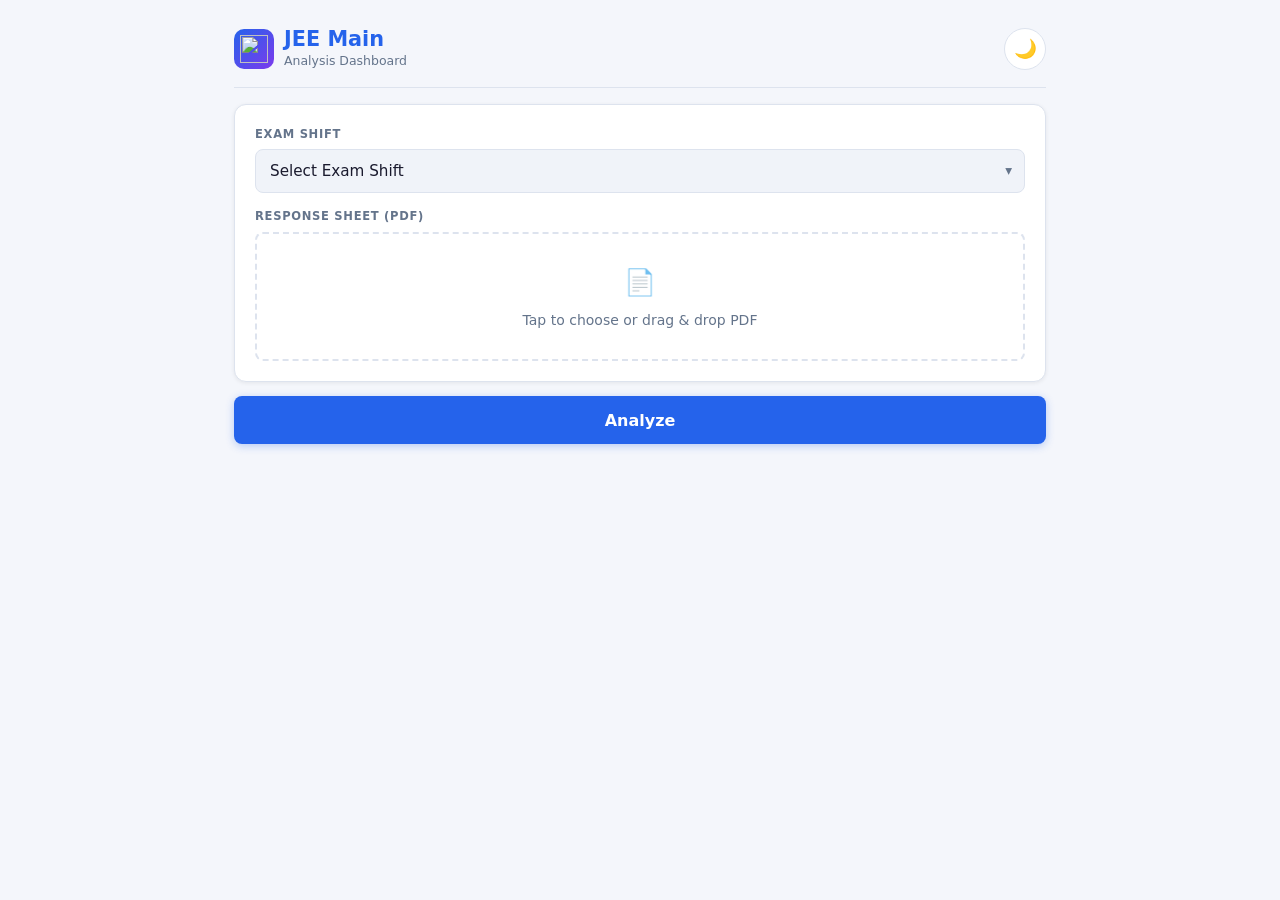
==== jee.html @ 6d605718 "Add files via upload" ====
<!DOCTYPE html>
<html lang="en">
<head>
<meta charset="UTF-8">
<meta name="viewport" content="width=device-width, initial-scale=1.0, viewport-fit=cover">
<meta name="mobile-web-app-capable" content="yes">
<meta name="apple-mobile-web-app-capable" content="yes">
<meta name="apple-mobile-web-app-status-bar-style" content="default">
<meta name="theme-color" content="#f4f6fb" id="themeColorMeta">
<title>JEE Main Analysis Dashboard</title>
<link rel="stylesheet" href="styles.css">
<script src="https://cdnjs.cloudflare.com/ajax/libs/pdf.js/3.11.174/pdf.min.js"></script>
<script src="https://cdn.jsdelivr.net/npm/chart.js"></script>
<script src="https://cdn.jsdelivr.net/npm/jspdf@2.5.1/dist/jspdf.umd.min.js"></script>
</head>
<body>

<div class="container">

  <header class="page-header">
    <div class="header-left">
      <div class="logo" aria-hidden="true">
        <img src="assets/nta-logo.jpg" alt="" class="header-logo-image">
      </div>
      <div class="header-text">
        <h1>JEE Main</h1>
        <p class="subtitle">Analysis Dashboard</p>
      </div>
    </div>
    <button id="themeToggle" class="icon-btn" aria-label="Toggle dark/light mode">&#127769;</button>
  </header>

  <section class="card" aria-label="Exam controls">
    <label class="field-label" for="shift">Exam Shift</label>
    <div class="select-wrap">
      <select id="shift">
        <option value="">Select Exam Shift</option>
        <option value="2026-01-24-S1">24 Jan 2026 - Shift 1</option>
        <option value="2026-01-21-S1">21 Jan 2026 - Shift 1</option>
      </select>
      <span class="select-arrow" aria-hidden="true">&#9662;</span>
    </div>

    <label class="field-label" style="margin-top:14px;" for="pdfFile">Response Sheet (PDF)</label>
    <div class="drop-zone" id="dropZone" role="button" tabindex="0"
         aria-label="Click or drag to upload PDF response sheet">
      <div class="drop-icon" aria-hidden="true">&#128196;</div>
      <span id="dropText">Tap to choose or drag &amp; drop PDF</span>
      <input type="file" id="pdfFile" accept=".pdf" aria-label="Upload PDF">
    </div>
  </section>

  <button id="analyzeBtn" class="btn-primary" type="button">
    <span id="analyzeBtnText">Analyze</span>
    <span id="analyzeBtnSpinner" class="spinner" aria-hidden="true" hidden></span>
  </button>

  <div id="resultsSection" style="display:none;">
    <div id="scoreRingContainer" class="rings-row">
      <div class="ring-card">
        <canvas id="scoreRing" width="200" height="110" aria-label="Score ring chart"></canvas>
        <div id="ringText" class="ring-text"></div>
      </div>
      <div class="ring-card">
        <canvas id="accuracyRing" width="200" height="110" aria-label="Accuracy ring chart"></canvas>
        <div class="ring-text" id="accuracyText"></div>
      </div>
    </div>

    <div class="table-scroll" role="region" aria-label="Subject-wise score summary">
      <table class="summary-table">
        <thead>
          <tr>
            <th>Subject</th>
            <th>Score</th>
            <th>&#10004;</th>
            <th>&#10008;</th>
            <th>-</th>
            <th>Acc.</th>
          </tr>
        </thead>
        <tbody id="tbody"></tbody>
      </table>
    </div>

    <div class="center-row action-row">
      <button id="exportPdfBtn" class="btn-secondary" type="button">Export PDF</button>
      <button id="clearDataBtn" class="btn-danger" type="button">Clear data</button>
    </div>
  </div>

  <div id="charts" class="chart-card" style="display:none;">
    <p class="chart-title">Score Distribution</p>
    <div class="chart-wrap">
      <canvas id="scoreChart" aria-label="Score distribution pie chart"></canvas>
    </div>
  </div>

  <div id="questionAnalysis" style="display:none;">
    <h2 class="section-heading">Question-Level Analysis</h2>
    <div class="table-scroll" role="region" aria-label="Question-by-question analysis">
      <table id="detailTable">
        <thead>
          <tr>
            <th>#</th>
            <th>QID</th>
            <th>Answered</th>
            <th>Correct</th>
            <th>Result</th>
          </tr>
        </thead>
        <tbody></tbody>
      </table>
    </div>
  </div>

</div>

<script src="pdf-export.js"></script>
<script src="script.js"></script>
</body>
</html>
---- styles.css ----
/* ============================================================
   JEE Main Dashboard — styles.css
   Mobile-first, responsive, dark/light mode
   ============================================================ */

/* ── Custom properties ── */
:root {
  --bg:           #f4f6fb;
  --surface:      #ffffff;
  --surface2:     #f0f3f9;
  --text:         #1a1a2e;
  --muted:        #64748b;
  --accent:       #2563eb;
  --accent-soft:  rgba(37,99,235,.1);
  --success:      #10b981;
  --success-soft: rgba(16,185,129,.12);
  --danger:       #ef4444;
  --danger-soft:  rgba(239,68,68,.12);
  --warn:         #f59e0b;
  --border:       #dde3ee;
  --th-bg:        #f1f5f9;
  --ring-track:   #dde3ee;
  --shadow-sm:    0 1px 4px rgba(0,0,0,.07);
  --shadow-md:    0 4px 16px rgba(0,0,0,.10);
  --shadow-lg:    0 12px 40px rgba(0,0,0,.15);
  --radius-sm:    8px;
  --radius-md:    12px;
  --radius-lg:    16px;
  --transition:   .25s ease;
}

body.dark {
  --bg:           #0f1117;
  --surface:      #1a1d27;
  --surface2:     #22263a;
  --text:         #e2e8f0;
  --muted:        #94a3b8;
  --accent:       #3b82f6;
  --accent-soft:  rgba(59,130,246,.12);
  --success:      #34d399;
  --success-soft: rgba(52,211,153,.12);
  --danger:       #f87171;
  --danger-soft:  rgba(248,113,113,.12);
  --warn:         #fbbf24;
  --border:       #2e3347;
  --th-bg:        #1e2235;
  --ring-track:   #2e3347;
  --shadow-sm:    0 1px 4px rgba(0,0,0,.3);
  --shadow-md:    0 4px 16px rgba(0,0,0,.4);
  --shadow-lg:    0 12px 40px rgba(0,0,0,.6);
}

/* ── Reset ── */
*, *::before, *::after { box-sizing: border-box; margin: 0; padding: 0; }

/* ── Base ── */
html {
  font-size: 16px;
  -webkit-text-size-adjust: 100%;
  scroll-behavior: smooth;
}

body {
  font-family: system-ui, -apple-system, BlinkMacSystemFont, 'Segoe UI', sans-serif;
  background: var(--bg);
  color: var(--text);
  line-height: 1.6;
  min-height: 100dvh;
  padding-top:    env(safe-area-inset-top, 0px);
  padding-bottom: calc(env(safe-area-inset-bottom, 0px) + 24px);
  padding-left:   env(safe-area-inset-left, 0px);
  padding-right:  env(safe-area-inset-right, 0px);
  transition: background var(--transition), color var(--transition);
}

/* ── Container ── */
.container {
  width: 100%;
  max-width: 860px;
  margin: 0 auto;
  padding: 16px 16px 40px;
}

/* ── Page Header ── */
.page-header {
  display: flex;
  align-items: center;
  justify-content: space-between;
  gap: 12px;
  padding-bottom: 16px;
  margin-bottom: 16px;
  border-bottom: 1px solid var(--border);
}

.header-left {
  display: flex;
  align-items: center;
  gap: 10px;
  min-width: 0;
}

.logo {
  width: 40px;
  height: 40px;
  flex-shrink: 0;
  background: linear-gradient(135deg, var(--accent), #7c3aed);
  border-radius: 10px;
  display: grid;
  place-items: center;
  font-size: 20px;
}

.header-logo-image {
  width: 28px;
  height: 28px;
  object-fit: contain;
  display: block;
}

.header-text h1 {
  font-size: clamp(1.05rem, 4vw, 1.3rem);
  font-weight: 700;
  line-height: 1.1;
  color: var(--accent);
}

.subtitle {
  font-size: clamp(.65rem, 3vw, .78rem);
  color: var(--muted);
  white-space: nowrap;
}

/* ── Icon button (theme toggle) ── */
.icon-btn {
  flex-shrink: 0;
  width: 42px;
  height: 42px;
  border-radius: 50%;
  border: 1px solid var(--border);
  background: var(--surface);
  font-size: 1.15rem;
  display: grid;
  place-items: center;
  cursor: pointer;
  transition: background var(--transition), transform var(--transition);
  color: var(--text);
}
.icon-btn:hover  { background: var(--surface2); transform: rotate(18deg); }
.icon-btn:active { transform: rotate(18deg) scale(.93); }

/* ── Card ── */
.card {
  background: var(--surface);
  border: 1px solid var(--border);
  border-radius: var(--radius-md);
  padding: 16px;
  margin-bottom: 14px;
  box-shadow: var(--shadow-sm);
}

/* ── Field label ── */
.field-label {
  display: block;
  font-size: .72rem;
  font-weight: 600;
  text-transform: uppercase;
  letter-spacing: .7px;
  color: var(--muted);
  margin-bottom: 6px;
}

/* ── Select ── */
.select-wrap { position: relative; }

.select-wrap select {
  width: 100%;
  padding: 11px 38px 11px 14px;
  font-size: .95rem;
  font-family: inherit;
  color: var(--text);
  background: var(--surface2);
  border: 1px solid var(--border);
  border-radius: var(--radius-sm);
  appearance: none;
  -webkit-appearance: none;
  cursor: pointer;
  transition: border-color var(--transition);
  min-height: 44px;
}

.select-wrap select:focus {
  outline: none;
  border-color: var(--accent);
  box-shadow: 0 0 0 3px var(--accent-soft);
}

.select-arrow {
  position: absolute;
  right: 13px;
  top: 50%;
  transform: translateY(-50%);
  pointer-events: none;
  color: var(--muted);
  font-size: .85rem;
}

/* ── Drop Zone ── */
.drop-zone {
  position: relative;
  border: 2px dashed var(--border);
  border-radius: var(--radius-sm);
  padding: 28px 16px;
  text-align: center;
  cursor: pointer;
  transition: border-color var(--transition), background var(--transition);
  color: var(--muted);
  font-size: .9rem;
  min-height: 88px;
}

.drop-zone:hover,
.drop-zone:focus,
.drop-zone.dragover {
  border-color: var(--accent);
  background: var(--accent-soft);
  color: var(--accent);
  outline: none;
}

.drop-zone input[type="file"] {
  position: absolute;
  inset: 0;
  opacity: 0;
  width: 100%;
  height: 100%;
  cursor: pointer;
  font-size: 0;
}

.drop-icon { font-size: 1.6rem; margin-bottom: 6px; display: block; }

#dropText {
  pointer-events: none;
  display: block;
  overflow-wrap: break-word;
  word-break: break-all;
  max-width: 100%;
  font-size: .875rem;
}

/* ── Primary button ── */
.btn-primary {
  display: flex;
  align-items: center;
  justify-content: center;
  gap: 8px;
  width: 100%;
  min-height: 48px;
  padding: 12px 20px;
  font-family: inherit;
  font-size: 1rem;
  font-weight: 600;
  color: #fff;
  background: var(--accent);
  border: none;
  border-radius: var(--radius-sm);
  cursor: pointer;
  box-shadow: 0 2px 8px rgba(37,99,235,.3);
  transition: background var(--transition), transform var(--transition), box-shadow var(--transition);
  margin-bottom: 14px;
  -webkit-tap-highlight-color: transparent;
  touch-action: manipulation;
}
.btn-primary:hover  { background: #1d4ed8; box-shadow: 0 4px 14px rgba(37,99,235,.4); }
.btn-primary:active { transform: scale(.98); }
.btn-primary:disabled { opacity: .55; cursor: not-allowed; transform: none; }

/* ── Danger button ── */
.btn-danger {
  padding: 9px 20px;
  min-height: 40px;
  font-family: inherit;
  font-size: .9rem;
  font-weight: 600;
  color: var(--danger);
  background: transparent;
  border: 1px solid var(--danger);
  border-radius: var(--radius-sm);
  cursor: pointer;
  transition: background var(--transition);
  -webkit-tap-highlight-color: transparent;
  touch-action: manipulation;
}
.btn-danger:hover { background: rgba(239,68,68,.08); }

.btn-secondary {
  padding: 9px 20px;
  min-height: 40px;
  font-family: inherit;
  font-size: .9rem;
  font-weight: 600;
  color: var(--accent);
  background: transparent;
  border: 1px solid var(--accent);
  border-radius: var(--radius-sm);
  cursor: pointer;
  transition: background var(--transition), color var(--transition), border-color var(--transition);
  -webkit-tap-highlight-color: transparent;
  touch-action: manipulation;
}
.btn-secondary:hover { background: var(--accent-soft); }

.btn { padding: 9px 20px; min-height: 40px; font-family: inherit;
       font-size: .9rem; font-weight: 600; cursor: pointer;
       border-radius: var(--radius-sm); border: 1px solid var(--danger);
       color: var(--danger); background: transparent;
       transition: background var(--transition); }
.btn:hover { background: rgba(239,68,68,.08); }

/* ── Spinner ── */
.spinner {
  width: 16px;
  height: 16px;
  border: 2px solid rgba(255,255,255,.35);
  border-top-color: #fff;
  border-radius: 50%;
  animation: spin .7s linear infinite;
  flex-shrink: 0;
}
@keyframes spin { to { transform: rotate(360deg); } }

/* ── Rings row ── */
.rings-row {
  display: flex;
  justify-content: center;
  gap: 12px;
  flex-wrap: wrap;
  margin: 16px 0;
}

.ring-card {
  flex: 1 1 140px;
  max-width: 220px;
  min-width: 130px;
  background: var(--surface);
  border: 1px solid var(--border);
  border-radius: var(--radius-md);
  padding: 14px 10px 10px;
  text-align: center;
  box-shadow: var(--shadow-sm);
}

.ring-card canvas {
  width: 100% !important;
  height: auto !important;
  display: block;
  margin: 0 auto;
}

.ring-text {
  font-size: 1rem;
  font-weight: 600;
  margin-top: 6px;
  color: var(--text);
}

/* ── Tables ── */
.table-scroll {
  overflow-x: auto;
  -webkit-overflow-scrolling: touch;
  border: 1px solid var(--border);
  border-radius: var(--radius-md);
  margin-bottom: 6px;
}

@media (max-width: 599px) {
  .table-scroll {
    background:
      linear-gradient(to right, var(--surface) 30%, transparent),
      linear-gradient(to left,  var(--surface) 30%, transparent) right,
      radial-gradient(farthest-side at left,  rgba(0,0,0,.12), transparent) left,
      radial-gradient(farthest-side at right, rgba(0,0,0,.12), transparent) right;
    background-color: var(--surface);
    background-attachment: local, local, scroll, scroll;
    background-size: 30px 100%, 30px 100%, 12px 100%, 12px 100%;
    background-repeat: no-repeat;
  }
}

table {
  width: 100%;
  border-collapse: collapse;
  min-width: 380px;
  background: var(--surface);
}

th, td {
  padding: 10px 12px;
  text-align: center;
  border-bottom: 1px solid var(--border);
  white-space: nowrap;
  font-size: .85rem;
}

th {
  background: var(--th-bg);
  color: var(--muted);
  font-size: .72rem;
  font-weight: 700;
  text-transform: uppercase;
  letter-spacing: .6px;
  border-bottom: 1px solid var(--border);
  position: sticky;
  top: 0;
  z-index: 1;
}

td:first-child { text-align: left; font-weight: 500; }
th:first-child  { text-align: left; }

tbody tr:last-child td { border-bottom: none; }

tbody tr {
  transition: background var(--transition);
}
tbody tr:hover { background: rgba(0,0,0,.035); }
body.dark tbody tr:hover { background: rgba(255,255,255,.04); }

/* ── Clickable detail rows ── */
/* Result badges in detail table */
td.result-correct  { color: var(--success); font-weight: 600; }
td.result-wrong    { color: var(--danger);  font-weight: 600; }
td.result-skip     { color: var(--muted); }
td.result-cancelled { color: var(--warn); font-weight: 600; }

/* Summary table score column */
.summary-table td:nth-child(2) { color: var(--accent); font-weight: 700; }

/* ── Chart card ── */
.chart-card {
  background: var(--surface);
  border: 1px solid var(--border);
  border-radius: var(--radius-md);
  padding: 16px;
  margin-bottom: 14px;
  box-shadow: var(--shadow-sm);
}

.chart-title {
  font-size: .78rem;
  font-weight: 600;
  text-transform: uppercase;
  letter-spacing: .7px;
  color: var(--muted);
  margin-bottom: 12px;
}

.chart-wrap {
  position: relative;
  width: 100%;
  max-width: 340px;
  margin: 0 auto;
  aspect-ratio: 1 / 1;
}

.chart-wrap canvas {
  width: 100% !important;
  height: 100% !important;
}

/* ── Section heading ── */
.section-heading {
  font-size: 1rem;
  font-weight: 600;
  color: var(--text);
  margin: 16px 0 10px;
  display: flex;
  align-items: center;
  flex-wrap: wrap;
  gap: 8px;
}

.section-hint {
  font-size: .72rem;
  font-weight: 400;
  color: var(--muted);
  background: var(--surface2);
  border: 1px solid var(--border);
  border-radius: 20px;
  padding: 2px 10px;
}

/* ── Center row ── */
.center-row {
  text-align: center;
  margin-top: 12px;
}

.action-row {
  display: flex;
  justify-content: center;
  align-items: center;
  flex-wrap: wrap;
  gap: 10px;
}

/* ── Utility classes ── */
#resultsSection {
  max-height: 0;
  overflow: hidden;
  transition: max-height .45s ease;
}
#resultsSection.visible {
  max-height: 9999px;
}

#charts,
#questionAnalysis {
  opacity: 0;
  transition: opacity .4s;
}
#charts.show,
#questionAnalysis.show {
  opacity: 1;
}

/* ── Scrollbar ── */
@media (pointer: fine) {
  ::-webkit-scrollbar       { width: 5px; height: 5px; }
  ::-webkit-scrollbar-track { background: transparent; }
  ::-webkit-scrollbar-thumb { background: var(--border); border-radius: 4px; }
}

/* ── Focus visible ── */
:focus-visible {
  outline: 2px solid var(--accent);
  outline-offset: 2px;
  border-radius: 4px;
}

/* ═══════════════════════════════════════════════
   QUESTION DETAIL MODAL
   ═══════════════════════════════════════════════ */

.modal-backdrop {
  display: none;
  position: fixed;
  inset: 0;
  z-index: 1000;
  background: rgba(0, 0, 0, .55);
  backdrop-filter: blur(4px);
  -webkit-backdrop-filter: blur(4px);
  align-items: flex-end;
  justify-content: center;
  padding: 0;
  /* prevent body scroll bleed */
  overscroll-behavior: contain;
}

.modal-backdrop.open {
  display: flex;
  animation: backdropIn .2s ease;
}

@keyframes backdropIn {
  from { opacity: 0; }
  to   { opacity: 1; }
}

.modal-box {
  background: var(--surface);
  border-radius: var(--radius-lg) var(--radius-lg) 0 0;
  width: 100%;
  max-width: 680px;
  max-height: 92dvh;
  overflow-y: auto;
  -webkit-overflow-scrolling: touch;
  box-shadow: var(--shadow-lg);
  animation: sheetUp .3s cubic-bezier(.32,1,.5,1);
  padding: 0 0 env(safe-area-inset-bottom, 0px);
}

@keyframes sheetUp {
  from { transform: translateY(100%); }
  to   { transform: translateY(0); }
}

@media (min-width: 600px) {
  .modal-backdrop {
    align-items: center;
    padding: 24px;
  }
  .modal-box {
    border-radius: var(--radius-lg);
    max-height: 88vh;
    animation: modalPop .25s cubic-bezier(.34,1.4,.64,1);
  }
  @keyframes modalPop {
    from { transform: scale(.92) translateY(12px); opacity: 0; }
    to   { transform: scale(1)   translateY(0);    opacity: 1; }
  }
}

/* ── Modal Header ── */
.modal-header {
  display: flex;
  align-items: flex-start;
  gap: 10px;
  padding: 18px 18px 14px;
  border-bottom: 1px solid var(--border);
  position: sticky;
  top: 0;
  background: var(--surface);
  z-index: 1;
  flex-wrap: wrap;
}

.modal-title-row {
  flex: 1;
  display: flex;
  align-items: center;
  flex-wrap: wrap;
  gap: 8px;
  min-width: 0;
}

.modal-qnum {
  font-size: 1.05rem;
  font-weight: 700;
  color: var(--text);
}

.modal-subject-tag {
  font-size: .72rem;
  font-weight: 700;
  text-transform: uppercase;
  letter-spacing: .6px;
  padding: 3px 10px;
  border-radius: 20px;
  background: var(--accent-soft);
  color: var(--accent);
}

.modal-qid {
  font-size: .72rem;
  color: var(--muted);
}

/* Result badge */
.modal-badge {
  font-size: .78rem;
  font-weight: 700;
  padding: 4px 12px;
  border-radius: 20px;
  white-space: nowrap;
  flex-shrink: 0;
}
.badge-correct {
  background: var(--success-soft);
  color: var(--success);
}
.badge-wrong {
  background: var(--danger-soft);
  color: var(--danger);
}
.badge-skip {
  background: var(--surface2);
  color: var(--muted);
}

/* Close button */
.modal-close {
  flex-shrink: 0;
  width: 32px;
  height: 32px;
  border-radius: 50%;
  border: 1px solid var(--border);
  background: var(--surface2);
  color: var(--muted);
  font-size: .85rem;
  display: grid;
  place-items: center;
  cursor: pointer;
  transition: background var(--transition), color var(--transition);
  line-height: 1;
  align-self: center;
}
.modal-close:hover { background: var(--danger-soft); color: var(--danger); }

/* ── Modal Sections ── */
.modal-section {
  padding: 16px 18px;
  border-bottom: 1px solid var(--border);
}
.modal-section:last-child { border-bottom: none; }

.modal-section-label {
  font-size: .68rem;
  font-weight: 700;
  text-transform: uppercase;
  letter-spacing: .8px;
  color: var(--muted);
  margin-bottom: 10px;
}

.modal-question-text {
  font-size: .93rem;
  line-height: 1.65;
  color: var(--text);
  word-break: break-word;
  white-space: pre-wrap;
}

/* ── Options ── */
.modal-option {
  display: flex;
  align-items: center;
  gap: 10px;
  padding: 12px 14px;
  border: 2px solid var(--border);
  border-radius: var(--radius-sm);
  margin-bottom: 8px;
  background: var(--surface2);
  transition: border-color var(--transition), background var(--transition);
  cursor: default;
}

/* Correct option (not chosen) — green border */
.modal-option.opt-correct {
  border-color: var(--success);
  background: var(--success-soft);
}

/* Chosen correct — green border, slightly stronger */
.modal-option.opt-correct-chosen {
  border-color: var(--success);
  background: var(--success-soft);
  box-shadow: 0 0 0 3px rgba(16,185,129,.18);
}

/* Chosen wrong — red border */
.modal-option.opt-wrong-chosen {
  border-color: var(--danger);
  background: var(--danger-soft);
  box-shadow: 0 0 0 3px rgba(239,68,68,.15);
}

.opt-letter {
  flex-shrink: 0;
  width: 28px;
  height: 28px;
  border-radius: 50%;
  background: var(--border);
  color: var(--text);
  display: grid;
  place-items: center;
  font-size: .8rem;
  font-weight: 700;
}

.opt-correct .opt-letter,
.opt-correct-chosen .opt-letter {
  background: var(--success);
  color: #fff;
}

.opt-wrong-chosen .opt-letter {
  background: var(--danger);
  color: #fff;
}

.opt-text {
  flex: 1;
  font-size: .88rem;
  color: var(--text);
  word-break: break-word;
  white-space: pre-wrap;
  line-height: 1.5;
}

/* opt-body wraps opt-text + opt-id-note vertically */
.opt-body {
  flex: 1;
  display: flex;
  flex-direction: column;
  gap: 2px;
  min-width: 0;
}

.opt-id-note {
  font-size: .68rem;
  color: var(--muted);
  font-family: monospace;
}

/* opt-tags floats right */
.opt-tags {
  display: flex;
  flex-direction: column;
  align-items: flex-end;
  gap: 3px;
  flex-shrink: 0;
}

/* Unavailable question text */
.modal-question-unavailable {
  font-size: .85rem;
  color: var(--muted);
  font-style: italic;
  line-height: 1.6;
}

.opt-tag {
  flex-shrink: 0;
  font-size: .66rem;
  font-weight: 700;
  text-transform: uppercase;
  letter-spacing: .5px;
  padding: 2px 8px;
  border-radius: 10px;
}

.tag-correct {
  background: var(--success-soft);
  color: var(--success);
  border: 1px solid var(--success);
}

.tag-wrong {
  background: var(--danger-soft);
  color: var(--danger);
  border: 1px solid var(--danger);
}

/* ── Short Answer (SA) ── */
.sa-answer-block {
  display: flex;
  flex-direction: column;
  gap: 10px;
}

.sa-row {
  display: flex;
  align-items: center;
  justify-content: space-between;
  gap: 12px;
  padding: 12px 14px;
  border: 2px solid var(--border);
  border-radius: var(--radius-sm);
  background: var(--surface2);
}

.sa-label {
  font-size: .82rem;
  color: var(--muted);
  font-weight: 500;
}

.sa-val {
  font-size: 1.1rem;
  font-weight: 700;
}
.sa-correct { color: var(--success); }
.sa-wrong   { color: var(--danger);  }
.sa-skip    { color: var(--muted);   }

/* ── Modal note ── */
.modal-note {
  font-size: .8rem;
  color: var(--muted);
  font-style: italic;
  margin-top: 8px;
  text-align: center;
}

/* ── Tablet / Desktop ── */
@media (min-width: 540px) {
  .container { padding: 20px 20px 40px; }
  .card      { padding: 20px; }
  th, td     { padding: 11px 16px; font-size: .88rem; }
  th         { font-size: .75rem; }
  .modal-section { padding: 18px 24px; }
  .modal-header  { padding: 20px 24px 16px; }
}

@media (min-width: 860px) {
  .container { padding: 28px 24px 48px; }
}

/* ============================================================
   KEAM Page Additions
   ============================================================ */

.helper-text {
  font-size: .82rem;
  color: var(--muted);
  margin-top: 8px;
}

.textarea-wrap {
  display: grid;
  gap: 10px;
}

.answer-textarea {
  width: 100%;
  min-height: 220px;
  padding: 14px;
  font: inherit;
  font-size: .95rem;
  color: var(--text);
  background: var(--surface2);
  border: 1px solid var(--border);
  border-radius: var(--radius-sm);
  resize: vertical;
  transition: border-color var(--transition), box-shadow var(--transition);
}

.answer-textarea:focus {
  outline: none;
  border-color: var(--accent);
  box-shadow: 0 0 0 3px var(--accent-soft);
}

.info-banner {
  background: var(--surface2);
  border: 1px solid var(--border);
  border-radius: var(--radius-sm);
  padding: 12px 14px;
}
.info-banner-title {
  font-size: .72rem;
  font-weight: 700;
  text-transform: uppercase;
  letter-spacing: .7px;
  color: var(--muted);
  margin-bottom: 8px;
}

.info-banner {
  margin-bottom: 14px;
}

.info-banner strong {
  color: var(--text);
}

.keam-meta {
  display: flex;
  flex-wrap: wrap;
  gap: 8px;
  margin-top: 10px;
}

.meta-pill {
  display: inline-flex;
  align-items: center;
  gap: 6px;
  padding: 6px 10px;
  border-radius: 999px;
  border: 1px solid var(--border);
  background: var(--surface2);
  color: var(--muted);
  font-size: .75rem;
  font-weight: 600;
}

/* ============================================================
   Landing Page
   ============================================================ */

.landing-shell {
  min-height: 100dvh;
  display: flex;
  flex-direction: column;
  justify-content: center;
}

.landing-header {
  display: grid;
  grid-template-columns: 42px 1fr 42px;
  align-items: center;
  gap: 16px;
  border-bottom: none;
  margin-bottom: 28px;
  padding-bottom: 0;
}

.landing-header-spacer {
  width: 42px;
  height: 42px;
}

.landing-title-wrap {
  text-align: center;
}

.landing-title {
  font-size: clamp(1.7rem, 7vw, 2.5rem);
  line-height: 1.05;
  color: var(--accent);
  letter-spacing: -.02em;
}

.landing-subtitle {
  margin-top: 8px;
  white-space: normal;
  font-size: .9rem;
}

.landing-grid {
  display: grid;
  gap: 18px;
}

.exam-link-card {
  position: relative;
  display: flex;
  flex-direction: column;
  gap: 18px;
  min-height: 260px;
  padding: 22px;
  border-radius: 24px;
  text-decoration: none;
  color: inherit;
  background: linear-gradient(180deg, var(--surface), var(--surface2));
  border: 1px solid var(--border);
  box-shadow: var(--shadow-md);
  overflow: hidden;
  transition: transform .24s ease, box-shadow .24s ease, border-color .24s ease;
}

.exam-link-card::before {
  content: "";
  position: absolute;
  right: -36px;
  bottom: -46px;
  width: 180px;
  height: 180px;
  border-radius: 50%;
  opacity: .14;
  filter: blur(6px);
  transition: transform .24s ease, opacity .24s ease;
}

.exam-link-card:hover,
.exam-link-card:focus-visible {
  transform: translateY(-8px) scale(1.01);
  box-shadow: 0 18px 40px rgba(15, 23, 42, .18);
  border-color: rgba(37, 99, 235, .28);
}

.exam-link-card:hover::before,
.exam-link-card:focus-visible::before {
  transform: scale(1.08);
  opacity: .2;
}

.exam-link-jee::before {
  background: radial-gradient(circle, #2563eb 0%, transparent 68%);
}

.exam-link-keam::before {
  background: radial-gradient(circle, #16a34a 0%, transparent 68%);
}

.exam-link-top {
  display: flex;
  align-items: center;
  justify-content: space-between;
  gap: 16px;
}

.exam-link-logo {
  width: 72px;
  height: 72px;
  object-fit: contain;
  flex-shrink: 0;
  filter: drop-shadow(0 10px 18px rgba(15, 23, 42, .12));
}

.exam-link-chip {
  display: inline-flex;
  align-items: center;
  justify-content: center;
  min-width: 58px;
  padding: 8px 14px;
  border-radius: 999px;
  background: var(--surface);
  border: 1px solid var(--border);
  color: var(--muted);
  font-size: .76rem;
  font-weight: 700;
  letter-spacing: .08em;
}

.exam-link-content {
  position: relative;
  z-index: 1;
}

.exam-link-content h2 {
  font-size: clamp(1.35rem, 5vw, 1.75rem);
  line-height: 1.1;
  margin-bottom: 10px;
}

.exam-link-content p {
  font-size: .94rem;
  color: var(--muted);
  max-width: 46ch;
}

.exam-link-cta {
  position: relative;
  z-index: 1;
  margin-top: auto;
  display: inline-flex;
  align-items: center;
  justify-content: center;
  width: fit-content;
  min-height: 44px;
  padding: 10px 16px;
  border-radius: 14px;
  background: var(--accent-soft);
  color: var(--accent);
  font-weight: 700;
  font-size: .9rem;
}

body.dark .exam-link-card:hover,
body.dark .exam-link-card:focus-visible {
  box-shadow: 0 18px 40px rgba(0, 0, 0, .42);
}

@media (min-width: 760px) {
  .landing-grid {
    grid-template-columns: repeat(2, minmax(0, 1fr));
  }

  .exam-link-card {
    min-height: 300px;
    padding: 26px;
  }
}
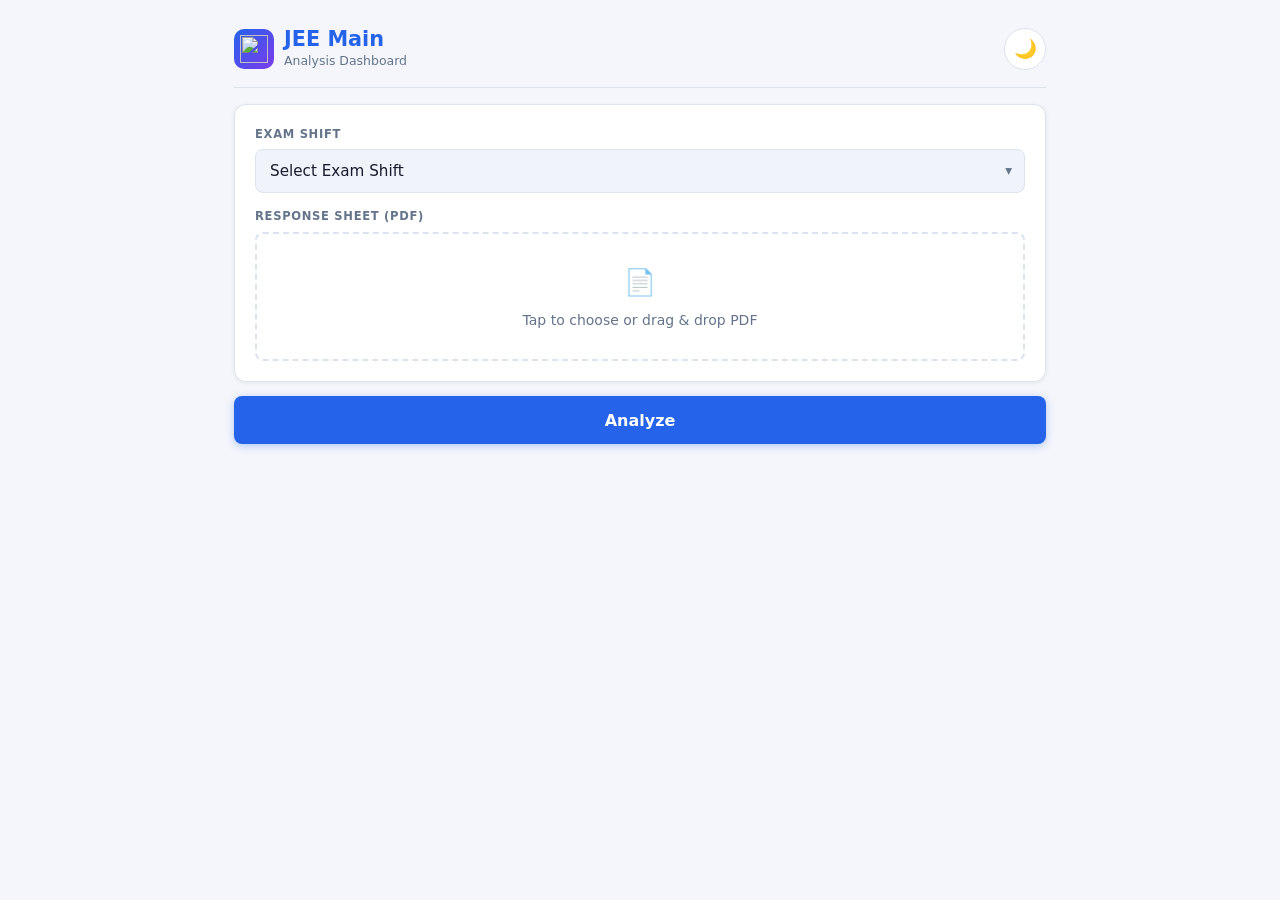
==== commit acd3c9e3: "Added 6S2" ====
--- a/jee.html
+++ b/jee.html
@@ -1,122 +1,124 @@
-<!DOCTYPE html>
-<html lang="en">
-<head>
-<meta charset="UTF-8">
-<meta name="viewport" content="width=device-width, initial-scale=1.0, viewport-fit=cover">
-<meta name="mobile-web-app-capable" content="yes">
-<meta name="apple-mobile-web-app-capable" content="yes">
-<meta name="apple-mobile-web-app-status-bar-style" content="default">
-<meta name="theme-color" content="#f4f6fb" id="themeColorMeta">
-<title>JEE Main Analysis Dashboard</title>
-<link rel="stylesheet" href="styles.css">
-<script src="https://cdnjs.cloudflare.com/ajax/libs/pdf.js/3.11.174/pdf.min.js"></script>
-<script src="https://cdn.jsdelivr.net/npm/chart.js"></script>
-<script src="https://cdn.jsdelivr.net/npm/jspdf@2.5.1/dist/jspdf.umd.min.js"></script>
-</head>
-<body>
-
-<div class="container">
-
-  <header class="page-header">
-    <div class="header-left">
-      <div class="logo" aria-hidden="true">
-        <img src="assets/nta-logo.jpg" alt="" class="header-logo-image">
-      </div>
-      <div class="header-text">
-        <h1>JEE Main</h1>
-        <p class="subtitle">Analysis Dashboard</p>
-      </div>
-    </div>
-    <button id="themeToggle" class="icon-btn" aria-label="Toggle dark/light mode">&#127769;</button>
-  </header>
-
-  <section class="card" aria-label="Exam controls">
-    <label class="field-label" for="shift">Exam Shift</label>
-    <div class="select-wrap">
-      <select id="shift">
-        <option value="">Select Exam Shift</option>
-        <option value="2026-01-24-S1">24 Jan 2026 - Shift 1</option>
-        <option value="2026-01-21-S1">21 Jan 2026 - Shift 1</option>
-      </select>
-      <span class="select-arrow" aria-hidden="true">&#9662;</span>
-    </div>
-
-    <label class="field-label" style="margin-top:14px;" for="pdfFile">Response Sheet (PDF)</label>
-    <div class="drop-zone" id="dropZone" role="button" tabindex="0"
-         aria-label="Click or drag to upload PDF response sheet">
-      <div class="drop-icon" aria-hidden="true">&#128196;</div>
-      <span id="dropText">Tap to choose or drag &amp; drop PDF</span>
-      <input type="file" id="pdfFile" accept=".pdf" aria-label="Upload PDF">
-    </div>
-  </section>
-
-  <button id="analyzeBtn" class="btn-primary" type="button">
-    <span id="analyzeBtnText">Analyze</span>
-    <span id="analyzeBtnSpinner" class="spinner" aria-hidden="true" hidden></span>
-  </button>
-
-  <div id="resultsSection" style="display:none;">
-    <div id="scoreRingContainer" class="rings-row">
-      <div class="ring-card">
-        <canvas id="scoreRing" width="200" height="110" aria-label="Score ring chart"></canvas>
-        <div id="ringText" class="ring-text"></div>
-      </div>
-      <div class="ring-card">
-        <canvas id="accuracyRing" width="200" height="110" aria-label="Accuracy ring chart"></canvas>
-        <div class="ring-text" id="accuracyText"></div>
-      </div>
-    </div>
-
-    <div class="table-scroll" role="region" aria-label="Subject-wise score summary">
-      <table class="summary-table">
-        <thead>
-          <tr>
-            <th>Subject</th>
-            <th>Score</th>
-            <th>&#10004;</th>
-            <th>&#10008;</th>
-            <th>-</th>
-            <th>Acc.</th>
-          </tr>
-        </thead>
-        <tbody id="tbody"></tbody>
-      </table>
-    </div>
-
-    <div class="center-row action-row">
-      <button id="exportPdfBtn" class="btn-secondary" type="button">Export PDF</button>
-      <button id="clearDataBtn" class="btn-danger" type="button">Clear data</button>
-    </div>
-  </div>
-
-  <div id="charts" class="chart-card" style="display:none;">
-    <p class="chart-title">Score Distribution</p>
-    <div class="chart-wrap">
-      <canvas id="scoreChart" aria-label="Score distribution pie chart"></canvas>
-    </div>
-  </div>
-
-  <div id="questionAnalysis" style="display:none;">
-    <h2 class="section-heading">Question-Level Analysis</h2>
-    <div class="table-scroll" role="region" aria-label="Question-by-question analysis">
-      <table id="detailTable">
-        <thead>
-          <tr>
-            <th>#</th>
-            <th>QID</th>
-            <th>Answered</th>
-            <th>Correct</th>
-            <th>Result</th>
-          </tr>
-        </thead>
-        <tbody></tbody>
-      </table>
-    </div>
-  </div>
-
-</div>
-
-<script src="pdf-export.js"></script>
-<script src="script.js"></script>
-</body>
-</html>
+<!DOCTYPE html>
+<html lang="en">
+<head>
+<meta charset="UTF-8">
+<meta name="viewport" content="width=device-width, initial-scale=1.0, viewport-fit=cover">
+<meta name="mobile-web-app-capable" content="yes">
+<meta name="apple-mobile-web-app-capable" content="yes">
+<meta name="apple-mobile-web-app-status-bar-style" content="default">
+<meta name="theme-color" content="#f4f6fb" id="themeColorMeta">
+<title>JEE Main Analysis Dashboard</title>
+<link rel="stylesheet" href="styles.css">
+<script src="https://cdnjs.cloudflare.com/ajax/libs/pdf.js/3.11.174/pdf.min.js"></script>
+<script src="https://cdn.jsdelivr.net/npm/chart.js"></script>
+<script src="https://cdn.jsdelivr.net/npm/jspdf@2.5.1/dist/jspdf.umd.min.js"></script>
+</head>
+<body>
+
+<div class="container">
+
+  <header class="page-header">
+    <div class="header-left">
+      <div class="logo" aria-hidden="true">
+        <img src="assets/nta-logo.png" alt="" class="header-logo-image">
+      </div>
+      <div class="header-text">
+        <h1>JEE Main</h1>
+        <p class="subtitle">Analysis Dashboard</p>
+      </div>
+    </div>
+    <button id="themeToggle" class="icon-btn" aria-label="Toggle dark/light mode">&#127769;</button>
+  </header>
+
+  <section class="card" aria-label="Exam controls">
+    <label class="field-label" for="shift">Exam Shift</label>
+    <div class="select-wrap">
+      <select id="shift">
+        <option value="">Select Exam Shift</option>
+        <option value="2026-04-02-S1">2 April 2026 - Shift 1</option>
+        <option value="2026-04-04-S2">4 April 2026 - Shift 2</option>
+        <option value="2026-04-06-S2">6 April 2026 - Shift 2</option>
+        <option value="2026-04-08-S2">8 April 2026 - Shift 2</option>
+      </select>
+      <span class="select-arrow" aria-hidden="true">&#9662;</span>
+    </div>
+
+    <label class="field-label" style="margin-top:14px;" for="pdfFile">Response Sheet (PDF)</label>
+    <div class="drop-zone" id="dropZone" role="button" tabindex="0"
+         aria-label="Click or drag to upload PDF response sheet">
+      <div class="drop-icon" aria-hidden="true">&#128196;</div>
+      <span id="dropText">Tap to choose or drag &amp; drop PDF</span>
+      <input type="file" id="pdfFile" accept=".pdf" aria-label="Upload PDF">
+    </div>
+  </section>
+
+  <button id="analyzeBtn" class="btn-primary" type="button">
+    <span id="analyzeBtnText">Analyze</span>
+    <span id="analyzeBtnSpinner" class="spinner" aria-hidden="true" hidden></span>
+  </button>
+
+  <div id="resultsSection" style="display:none;">
+    <div id="scoreRingContainer" class="rings-row">
+      <div class="ring-card">
+        <canvas id="scoreRing" width="200" height="110" aria-label="Score ring chart"></canvas>
+        <div id="ringText" class="ring-text"></div>
+      </div>
+      <div class="ring-card">
+        <canvas id="accuracyRing" width="200" height="110" aria-label="Accuracy ring chart"></canvas>
+        <div class="ring-text" id="accuracyText"></div>
+      </div>
+    </div>
+
+    <div class="table-scroll" role="region" aria-label="Subject-wise score summary">
+      <table class="summary-table">
+        <thead>
+          <tr>
+            <th>Subject</th>
+            <th>Score</th>
+            <th>&#10004;</th>
+            <th>&#10008;</th>
+            <th>-</th>
+            <th>Acc.</th>
+          </tr>
+        </thead>
+        <tbody id="tbody"></tbody>
+      </table>
+    </div>
+
+    <div class="center-row action-row">
+      <button id="exportPdfBtn" class="btn-secondary" type="button">Print Analysis</button>
+      <button id="clearDataBtn" class="btn-danger" type="button">Clear data</button>
+    </div>
+  </div>
+
+  <div id="charts" class="chart-card" style="display:none;">
+    <p class="chart-title">Score Distribution</p>
+    <div class="chart-wrap">
+      <canvas id="scoreChart" aria-label="Score distribution pie chart"></canvas>
+    </div>
+  </div>
+
+  <div id="questionAnalysis" style="display:none;">
+    <h2 class="section-heading">Question-Level Analysis</h2>
+    <div class="table-scroll" role="region" aria-label="Question-by-question analysis">
+      <table id="detailTable">
+        <thead>
+          <tr>
+            <th>#</th>
+            <th>QID</th>
+            <th>Answered</th>
+            <th>Correct</th>
+            <th>Result</th>
+          </tr>
+        </thead>
+        <tbody></tbody>
+      </table>
+    </div>
+  </div>
+
+</div>
+
+<script src="pdf-export.js"></script>
+<script src="script.js"></script>
+</body>
+</html>
--- a/styles.css
+++ b/styles.css
@@ -1,1145 +1,1151 @@
-/* ============================================================
-   JEE Main Dashboard — styles.css
-   Mobile-first, responsive, dark/light mode
-   ============================================================ */
-
-/* ── Custom properties ── */
-:root {
-  --bg:           #f4f6fb;
-  --surface:      #ffffff;
-  --surface2:     #f0f3f9;
-  --text:         #1a1a2e;
-  --muted:        #64748b;
-  --accent:       #2563eb;
-  --accent-soft:  rgba(37,99,235,.1);
-  --success:      #10b981;
-  --success-soft: rgba(16,185,129,.12);
-  --danger:       #ef4444;
-  --danger-soft:  rgba(239,68,68,.12);
-  --warn:         #f59e0b;
-  --border:       #dde3ee;
-  --th-bg:        #f1f5f9;
-  --ring-track:   #dde3ee;
-  --shadow-sm:    0 1px 4px rgba(0,0,0,.07);
-  --shadow-md:    0 4px 16px rgba(0,0,0,.10);
-  --shadow-lg:    0 12px 40px rgba(0,0,0,.15);
-  --radius-sm:    8px;
-  --radius-md:    12px;
-  --radius-lg:    16px;
-  --transition:   .25s ease;
-}
-
-body.dark {
-  --bg:           #0f1117;
-  --surface:      #1a1d27;
-  --surface2:     #22263a;
-  --text:         #e2e8f0;
-  --muted:        #94a3b8;
-  --accent:       #3b82f6;
-  --accent-soft:  rgba(59,130,246,.12);
-  --success:      #34d399;
-  --success-soft: rgba(52,211,153,.12);
-  --danger:       #f87171;
-  --danger-soft:  rgba(248,113,113,.12);
-  --warn:         #fbbf24;
-  --border:       #2e3347;
-  --th-bg:        #1e2235;
-  --ring-track:   #2e3347;
-  --shadow-sm:    0 1px 4px rgba(0,0,0,.3);
-  --shadow-md:    0 4px 16px rgba(0,0,0,.4);
-  --shadow-lg:    0 12px 40px rgba(0,0,0,.6);
-}
-
-/* ── Reset ── */
-*, *::before, *::after { box-sizing: border-box; margin: 0; padding: 0; }
-
-/* ── Base ── */
-html {
-  font-size: 16px;
-  -webkit-text-size-adjust: 100%;
-  scroll-behavior: smooth;
-}
-
-body {
-  font-family: system-ui, -apple-system, BlinkMacSystemFont, 'Segoe UI', sans-serif;
-  background: var(--bg);
-  color: var(--text);
-  line-height: 1.6;
-  min-height: 100dvh;
-  padding-top:    env(safe-area-inset-top, 0px);
-  padding-bottom: calc(env(safe-area-inset-bottom, 0px) + 24px);
-  padding-left:   env(safe-area-inset-left, 0px);
-  padding-right:  env(safe-area-inset-right, 0px);
-  transition: background var(--transition), color var(--transition);
-}
-
-/* ── Container ── */
-.container {
-  width: 100%;
-  max-width: 860px;
-  margin: 0 auto;
-  padding: 16px 16px 40px;
-}
-
-/* ── Page Header ── */
-.page-header {
-  display: flex;
-  align-items: center;
-  justify-content: space-between;
-  gap: 12px;
-  padding-bottom: 16px;
-  margin-bottom: 16px;
-  border-bottom: 1px solid var(--border);
-}
-
-.header-left {
-  display: flex;
-  align-items: center;
-  gap: 10px;
-  min-width: 0;
-}
-
-.logo {
-  width: 40px;
-  height: 40px;
-  flex-shrink: 0;
-  background: linear-gradient(135deg, var(--accent), #7c3aed);
-  border-radius: 10px;
-  display: grid;
-  place-items: center;
-  font-size: 20px;
-}
-
-.header-logo-image {
-  width: 28px;
-  height: 28px;
-  object-fit: contain;
-  display: block;
-}
-
-.header-text h1 {
-  font-size: clamp(1.05rem, 4vw, 1.3rem);
-  font-weight: 700;
-  line-height: 1.1;
-  color: var(--accent);
-}
-
-.subtitle {
-  font-size: clamp(.65rem, 3vw, .78rem);
-  color: var(--muted);
-  white-space: nowrap;
-}
-
-/* ── Icon button (theme toggle) ── */
-.icon-btn {
-  flex-shrink: 0;
-  width: 42px;
-  height: 42px;
-  border-radius: 50%;
-  border: 1px solid var(--border);
-  background: var(--surface);
-  font-size: 1.15rem;
-  display: grid;
-  place-items: center;
-  cursor: pointer;
-  transition: background var(--transition), transform var(--transition);
-  color: var(--text);
-}
-.icon-btn:hover  { background: var(--surface2); transform: rotate(18deg); }
-.icon-btn:active { transform: rotate(18deg) scale(.93); }
-
-/* ── Card ── */
-.card {
-  background: var(--surface);
-  border: 1px solid var(--border);
-  border-radius: var(--radius-md);
-  padding: 16px;
-  margin-bottom: 14px;
-  box-shadow: var(--shadow-sm);
-}
-
-/* ── Field label ── */
-.field-label {
-  display: block;
-  font-size: .72rem;
-  font-weight: 600;
-  text-transform: uppercase;
-  letter-spacing: .7px;
-  color: var(--muted);
-  margin-bottom: 6px;
-}
-
-/* ── Select ── */
-.select-wrap { position: relative; }
-
-.select-wrap select {
-  width: 100%;
-  padding: 11px 38px 11px 14px;
-  font-size: .95rem;
-  font-family: inherit;
-  color: var(--text);
-  background: var(--surface2);
-  border: 1px solid var(--border);
-  border-radius: var(--radius-sm);
-  appearance: none;
-  -webkit-appearance: none;
-  cursor: pointer;
-  transition: border-color var(--transition);
-  min-height: 44px;
-}
-
-.select-wrap select:focus {
-  outline: none;
-  border-color: var(--accent);
-  box-shadow: 0 0 0 3px var(--accent-soft);
-}
-
-.select-arrow {
-  position: absolute;
-  right: 13px;
-  top: 50%;
-  transform: translateY(-50%);
-  pointer-events: none;
-  color: var(--muted);
-  font-size: .85rem;
-}
-
-/* ── Drop Zone ── */
-.drop-zone {
-  position: relative;
-  border: 2px dashed var(--border);
-  border-radius: var(--radius-sm);
-  padding: 28px 16px;
-  text-align: center;
-  cursor: pointer;
-  transition: border-color var(--transition), background var(--transition);
-  color: var(--muted);
-  font-size: .9rem;
-  min-height: 88px;
-}
-
-.drop-zone:hover,
-.drop-zone:focus,
-.drop-zone.dragover {
-  border-color: var(--accent);
-  background: var(--accent-soft);
-  color: var(--accent);
-  outline: none;
-}
-
-.drop-zone input[type="file"] {
-  position: absolute;
-  inset: 0;
-  opacity: 0;
-  width: 100%;
-  height: 100%;
-  cursor: pointer;
-  font-size: 0;
-}
-
-.drop-icon { font-size: 1.6rem; margin-bottom: 6px; display: block; }
-
-#dropText {
-  pointer-events: none;
-  display: block;
-  overflow-wrap: break-word;
-  word-break: break-all;
-  max-width: 100%;
-  font-size: .875rem;
-}
-
-/* ── Primary button ── */
-.btn-primary {
-  display: flex;
-  align-items: center;
-  justify-content: center;
-  gap: 8px;
-  width: 100%;
-  min-height: 48px;
-  padding: 12px 20px;
-  font-family: inherit;
-  font-size: 1rem;
-  font-weight: 600;
-  color: #fff;
-  background: var(--accent);
-  border: none;
-  border-radius: var(--radius-sm);
-  cursor: pointer;
-  box-shadow: 0 2px 8px rgba(37,99,235,.3);
-  transition: background var(--transition), transform var(--transition), box-shadow var(--transition);
-  margin-bottom: 14px;
-  -webkit-tap-highlight-color: transparent;
-  touch-action: manipulation;
-}
-.btn-primary:hover  { background: #1d4ed8; box-shadow: 0 4px 14px rgba(37,99,235,.4); }
-.btn-primary:active { transform: scale(.98); }
-.btn-primary:disabled { opacity: .55; cursor: not-allowed; transform: none; }
-
-/* ── Danger button ── */
-.btn-danger {
-  padding: 9px 20px;
-  min-height: 40px;
-  font-family: inherit;
-  font-size: .9rem;
-  font-weight: 600;
-  color: var(--danger);
-  background: transparent;
-  border: 1px solid var(--danger);
-  border-radius: var(--radius-sm);
-  cursor: pointer;
-  transition: background var(--transition);
-  -webkit-tap-highlight-color: transparent;
-  touch-action: manipulation;
-}
-.btn-danger:hover { background: rgba(239,68,68,.08); }
-
-.btn-secondary {
-  padding: 9px 20px;
-  min-height: 40px;
-  font-family: inherit;
-  font-size: .9rem;
-  font-weight: 600;
-  color: var(--accent);
-  background: transparent;
-  border: 1px solid var(--accent);
-  border-radius: var(--radius-sm);
-  cursor: pointer;
-  transition: background var(--transition), color var(--transition), border-color var(--transition);
-  -webkit-tap-highlight-color: transparent;
-  touch-action: manipulation;
-}
-.btn-secondary:hover { background: var(--accent-soft); }
-
-.btn { padding: 9px 20px; min-height: 40px; font-family: inherit;
-       font-size: .9rem; font-weight: 600; cursor: pointer;
-       border-radius: var(--radius-sm); border: 1px solid var(--danger);
-       color: var(--danger); background: transparent;
-       transition: background var(--transition); }
-.btn:hover { background: rgba(239,68,68,.08); }
-
-/* ── Spinner ── */
-.spinner {
-  width: 16px;
-  height: 16px;
-  border: 2px solid rgba(255,255,255,.35);
-  border-top-color: #fff;
-  border-radius: 50%;
-  animation: spin .7s linear infinite;
-  flex-shrink: 0;
-}
-@keyframes spin { to { transform: rotate(360deg); } }
-
-/* ── Rings row ── */
-.rings-row {
-  display: flex;
-  justify-content: center;
-  gap: 12px;
-  flex-wrap: wrap;
-  margin: 16px 0;
-}
-
-.ring-card {
-  flex: 1 1 140px;
-  max-width: 220px;
-  min-width: 130px;
-  background: var(--surface);
-  border: 1px solid var(--border);
-  border-radius: var(--radius-md);
-  padding: 14px 10px 10px;
-  text-align: center;
-  box-shadow: var(--shadow-sm);
-}
-
-.ring-card canvas {
-  width: 100% !important;
-  height: auto !important;
-  display: block;
-  margin: 0 auto;
-}
-
-.ring-text {
-  font-size: 1rem;
-  font-weight: 600;
-  margin-top: 6px;
-  color: var(--text);
-}
-
-/* ── Tables ── */
-.table-scroll {
-  overflow-x: auto;
-  -webkit-overflow-scrolling: touch;
-  border: 1px solid var(--border);
-  border-radius: var(--radius-md);
-  margin-bottom: 6px;
-}
-
-@media (max-width: 599px) {
-  .table-scroll {
-    background:
-      linear-gradient(to right, var(--surface) 30%, transparent),
-      linear-gradient(to left,  var(--surface) 30%, transparent) right,
-      radial-gradient(farthest-side at left,  rgba(0,0,0,.12), transparent) left,
-      radial-gradient(farthest-side at right, rgba(0,0,0,.12), transparent) right;
-    background-color: var(--surface);
-    background-attachment: local, local, scroll, scroll;
-    background-size: 30px 100%, 30px 100%, 12px 100%, 12px 100%;
-    background-repeat: no-repeat;
-  }
-}
-
-table {
-  width: 100%;
-  border-collapse: collapse;
-  min-width: 380px;
-  background: var(--surface);
-}
-
-th, td {
-  padding: 10px 12px;
-  text-align: center;
-  border-bottom: 1px solid var(--border);
-  white-space: nowrap;
-  font-size: .85rem;
-}
-
-th {
-  background: var(--th-bg);
-  color: var(--muted);
-  font-size: .72rem;
-  font-weight: 700;
-  text-transform: uppercase;
-  letter-spacing: .6px;
-  border-bottom: 1px solid var(--border);
-  position: sticky;
-  top: 0;
-  z-index: 1;
-}
-
-td:first-child { text-align: left; font-weight: 500; }
-th:first-child  { text-align: left; }
-
-tbody tr:last-child td { border-bottom: none; }
-
-tbody tr {
-  transition: background var(--transition);
-}
-tbody tr:hover { background: rgba(0,0,0,.035); }
-body.dark tbody tr:hover { background: rgba(255,255,255,.04); }
-
-/* ── Clickable detail rows ── */
-/* Result badges in detail table */
-td.result-correct  { color: var(--success); font-weight: 600; }
-td.result-wrong    { color: var(--danger);  font-weight: 600; }
-td.result-skip     { color: var(--muted); }
-td.result-cancelled { color: var(--warn); font-weight: 600; }
-
-/* Summary table score column */
-.summary-table td:nth-child(2) { color: var(--accent); font-weight: 700; }
-
-/* ── Chart card ── */
-.chart-card {
-  background: var(--surface);
-  border: 1px solid var(--border);
-  border-radius: var(--radius-md);
-  padding: 16px;
-  margin-bottom: 14px;
-  box-shadow: var(--shadow-sm);
-}
-
-.chart-title {
-  font-size: .78rem;
-  font-weight: 600;
-  text-transform: uppercase;
-  letter-spacing: .7px;
-  color: var(--muted);
-  margin-bottom: 12px;
-}
-
-.chart-wrap {
-  position: relative;
-  width: 100%;
-  max-width: 340px;
-  margin: 0 auto;
-  aspect-ratio: 1 / 1;
-}
-
-.chart-wrap canvas {
-  width: 100% !important;
-  height: 100% !important;
-}
-
-/* ── Section heading ── */
-.section-heading {
-  font-size: 1rem;
-  font-weight: 600;
-  color: var(--text);
-  margin: 16px 0 10px;
-  display: flex;
-  align-items: center;
-  flex-wrap: wrap;
-  gap: 8px;
-}
-
-.section-hint {
-  font-size: .72rem;
-  font-weight: 400;
-  color: var(--muted);
-  background: var(--surface2);
-  border: 1px solid var(--border);
-  border-radius: 20px;
-  padding: 2px 10px;
-}
-
-/* ── Center row ── */
-.center-row {
-  text-align: center;
-  margin-top: 12px;
-}
-
-.action-row {
-  display: flex;
-  justify-content: center;
-  align-items: center;
-  flex-wrap: wrap;
-  gap: 10px;
-}
-
-/* ── Utility classes ── */
-#resultsSection {
-  max-height: 0;
-  overflow: hidden;
-  transition: max-height .45s ease;
-}
-#resultsSection.visible {
-  max-height: 9999px;
-}
-
-#charts,
-#questionAnalysis {
-  opacity: 0;
-  transition: opacity .4s;
-}
-#charts.show,
-#questionAnalysis.show {
-  opacity: 1;
-}
-
-/* ── Scrollbar ── */
-@media (pointer: fine) {
-  ::-webkit-scrollbar       { width: 5px; height: 5px; }
-  ::-webkit-scrollbar-track { background: transparent; }
-  ::-webkit-scrollbar-thumb { background: var(--border); border-radius: 4px; }
-}
-
-/* ── Focus visible ── */
-:focus-visible {
-  outline: 2px solid var(--accent);
-  outline-offset: 2px;
-  border-radius: 4px;
-}
-
-/* ═══════════════════════════════════════════════
-   QUESTION DETAIL MODAL
-   ═══════════════════════════════════════════════ */
-
-.modal-backdrop {
-  display: none;
-  position: fixed;
-  inset: 0;
-  z-index: 1000;
-  background: rgba(0, 0, 0, .55);
-  backdrop-filter: blur(4px);
-  -webkit-backdrop-filter: blur(4px);
-  align-items: flex-end;
-  justify-content: center;
-  padding: 0;
-  /* prevent body scroll bleed */
-  overscroll-behavior: contain;
-}
-
-.modal-backdrop.open {
-  display: flex;
-  animation: backdropIn .2s ease;
-}
-
-@keyframes backdropIn {
-  from { opacity: 0; }
-  to   { opacity: 1; }
-}
-
-.modal-box {
-  background: var(--surface);
-  border-radius: var(--radius-lg) var(--radius-lg) 0 0;
-  width: 100%;
-  max-width: 680px;
-  max-height: 92dvh;
-  overflow-y: auto;
-  -webkit-overflow-scrolling: touch;
-  box-shadow: var(--shadow-lg);
-  animation: sheetUp .3s cubic-bezier(.32,1,.5,1);
-  padding: 0 0 env(safe-area-inset-bottom, 0px);
-}
-
-@keyframes sheetUp {
-  from { transform: translateY(100%); }
-  to   { transform: translateY(0); }
-}
-
-@media (min-width: 600px) {
-  .modal-backdrop {
-    align-items: center;
-    padding: 24px;
-  }
-  .modal-box {
-    border-radius: var(--radius-lg);
-    max-height: 88vh;
-    animation: modalPop .25s cubic-bezier(.34,1.4,.64,1);
-  }
-  @keyframes modalPop {
-    from { transform: scale(.92) translateY(12px); opacity: 0; }
-    to   { transform: scale(1)   translateY(0);    opacity: 1; }
-  }
-}
-
-/* ── Modal Header ── */
-.modal-header {
-  display: flex;
-  align-items: flex-start;
-  gap: 10px;
-  padding: 18px 18px 14px;
-  border-bottom: 1px solid var(--border);
-  position: sticky;
-  top: 0;
-  background: var(--surface);
-  z-index: 1;
-  flex-wrap: wrap;
-}
-
-.modal-title-row {
-  flex: 1;
-  display: flex;
-  align-items: center;
-  flex-wrap: wrap;
-  gap: 8px;
-  min-width: 0;
-}
-
-.modal-qnum {
-  font-size: 1.05rem;
-  font-weight: 700;
-  color: var(--text);
-}
-
-.modal-subject-tag {
-  font-size: .72rem;
-  font-weight: 700;
-  text-transform: uppercase;
-  letter-spacing: .6px;
-  padding: 3px 10px;
-  border-radius: 20px;
-  background: var(--accent-soft);
-  color: var(--accent);
-}
-
-.modal-qid {
-  font-size: .72rem;
-  color: var(--muted);
-}
-
-/* Result badge */
-.modal-badge {
-  font-size: .78rem;
-  font-weight: 700;
-  padding: 4px 12px;
-  border-radius: 20px;
-  white-space: nowrap;
-  flex-shrink: 0;
-}
-.badge-correct {
-  background: var(--success-soft);
-  color: var(--success);
-}
-.badge-wrong {
-  background: var(--danger-soft);
-  color: var(--danger);
-}
-.badge-skip {
-  background: var(--surface2);
-  color: var(--muted);
-}
-
-/* Close button */
-.modal-close {
-  flex-shrink: 0;
-  width: 32px;
-  height: 32px;
-  border-radius: 50%;
-  border: 1px solid var(--border);
-  background: var(--surface2);
-  color: var(--muted);
-  font-size: .85rem;
-  display: grid;
-  place-items: center;
-  cursor: pointer;
-  transition: background var(--transition), color var(--transition);
-  line-height: 1;
-  align-self: center;
-}
-.modal-close:hover { background: var(--danger-soft); color: var(--danger); }
-
-/* ── Modal Sections ── */
-.modal-section {
-  padding: 16px 18px;
-  border-bottom: 1px solid var(--border);
-}
-.modal-section:last-child { border-bottom: none; }
-
-.modal-section-label {
-  font-size: .68rem;
-  font-weight: 700;
-  text-transform: uppercase;
-  letter-spacing: .8px;
-  color: var(--muted);
-  margin-bottom: 10px;
-}
-
-.modal-question-text {
-  font-size: .93rem;
-  line-height: 1.65;
-  color: var(--text);
-  word-break: break-word;
-  white-space: pre-wrap;
-}
-
-/* ── Options ── */
-.modal-option {
-  display: flex;
-  align-items: center;
-  gap: 10px;
-  padding: 12px 14px;
-  border: 2px solid var(--border);
-  border-radius: var(--radius-sm);
-  margin-bottom: 8px;
-  background: var(--surface2);
-  transition: border-color var(--transition), background var(--transition);
-  cursor: default;
-}
-
-/* Correct option (not chosen) — green border */
-.modal-option.opt-correct {
-  border-color: var(--success);
-  background: var(--success-soft);
-}
-
-/* Chosen correct — green border, slightly stronger */
-.modal-option.opt-correct-chosen {
-  border-color: var(--success);
-  background: var(--success-soft);
-  box-shadow: 0 0 0 3px rgba(16,185,129,.18);
-}
-
-/* Chosen wrong — red border */
-.modal-option.opt-wrong-chosen {
-  border-color: var(--danger);
-  background: var(--danger-soft);
-  box-shadow: 0 0 0 3px rgba(239,68,68,.15);
-}
-
-.opt-letter {
-  flex-shrink: 0;
-  width: 28px;
-  height: 28px;
-  border-radius: 50%;
-  background: var(--border);
-  color: var(--text);
-  display: grid;
-  place-items: center;
-  font-size: .8rem;
-  font-weight: 700;
-}
-
-.opt-correct .opt-letter,
-.opt-correct-chosen .opt-letter {
-  background: var(--success);
-  color: #fff;
-}
-
-.opt-wrong-chosen .opt-letter {
-  background: var(--danger);
-  color: #fff;
-}
-
-.opt-text {
-  flex: 1;
-  font-size: .88rem;
-  color: var(--text);
-  word-break: break-word;
-  white-space: pre-wrap;
-  line-height: 1.5;
-}
-
-/* opt-body wraps opt-text + opt-id-note vertically */
-.opt-body {
-  flex: 1;
-  display: flex;
-  flex-direction: column;
-  gap: 2px;
-  min-width: 0;
-}
-
-.opt-id-note {
-  font-size: .68rem;
-  color: var(--muted);
-  font-family: monospace;
-}
-
-/* opt-tags floats right */
-.opt-tags {
-  display: flex;
-  flex-direction: column;
-  align-items: flex-end;
-  gap: 3px;
-  flex-shrink: 0;
-}
-
-/* Unavailable question text */
-.modal-question-unavailable {
-  font-size: .85rem;
-  color: var(--muted);
-  font-style: italic;
-  line-height: 1.6;
-}
-
-.opt-tag {
-  flex-shrink: 0;
-  font-size: .66rem;
-  font-weight: 700;
-  text-transform: uppercase;
-  letter-spacing: .5px;
-  padding: 2px 8px;
-  border-radius: 10px;
-}
-
-.tag-correct {
-  background: var(--success-soft);
-  color: var(--success);
-  border: 1px solid var(--success);
-}
-
-.tag-wrong {
-  background: var(--danger-soft);
-  color: var(--danger);
-  border: 1px solid var(--danger);
-}
-
-/* ── Short Answer (SA) ── */
-.sa-answer-block {
-  display: flex;
-  flex-direction: column;
-  gap: 10px;
-}
-
-.sa-row {
-  display: flex;
-  align-items: center;
-  justify-content: space-between;
-  gap: 12px;
-  padding: 12px 14px;
-  border: 2px solid var(--border);
-  border-radius: var(--radius-sm);
-  background: var(--surface2);
-}
-
-.sa-label {
-  font-size: .82rem;
-  color: var(--muted);
-  font-weight: 500;
-}
-
-.sa-val {
-  font-size: 1.1rem;
-  font-weight: 700;
-}
-.sa-correct { color: var(--success); }
-.sa-wrong   { color: var(--danger);  }
-.sa-skip    { color: var(--muted);   }
-
-/* ── Modal note ── */
-.modal-note {
-  font-size: .8rem;
-  color: var(--muted);
-  font-style: italic;
-  margin-top: 8px;
-  text-align: center;
-}
-
-/* ── Tablet / Desktop ── */
-@media (min-width: 540px) {
-  .container { padding: 20px 20px 40px; }
-  .card      { padding: 20px; }
-  th, td     { padding: 11px 16px; font-size: .88rem; }
-  th         { font-size: .75rem; }
-  .modal-section { padding: 18px 24px; }
-  .modal-header  { padding: 20px 24px 16px; }
-}
-
-@media (min-width: 860px) {
-  .container { padding: 28px 24px 48px; }
-}
-
-/* ============================================================
-   KEAM Page Additions
-   ============================================================ */
-
-.helper-text {
-  font-size: .82rem;
-  color: var(--muted);
-  margin-top: 8px;
-}
-
-.textarea-wrap {
-  display: grid;
-  gap: 10px;
-}
-
-.answer-textarea {
-  width: 100%;
-  min-height: 220px;
-  padding: 14px;
-  font: inherit;
-  font-size: .95rem;
-  color: var(--text);
-  background: var(--surface2);
-  border: 1px solid var(--border);
-  border-radius: var(--radius-sm);
-  resize: vertical;
-  transition: border-color var(--transition), box-shadow var(--transition);
-}
-
-.answer-textarea:focus {
-  outline: none;
-  border-color: var(--accent);
-  box-shadow: 0 0 0 3px var(--accent-soft);
-}
-
-.info-banner {
-  background: var(--surface2);
-  border: 1px solid var(--border);
-  border-radius: var(--radius-sm);
-  padding: 12px 14px;
-}
-.info-banner-title {
-  font-size: .72rem;
-  font-weight: 700;
-  text-transform: uppercase;
-  letter-spacing: .7px;
-  color: var(--muted);
-  margin-bottom: 8px;
-}
-
-.info-banner {
-  margin-bottom: 14px;
-}
-
-.info-banner strong {
-  color: var(--text);
-}
-
-.keam-meta {
-  display: flex;
-  flex-wrap: wrap;
-  gap: 8px;
-  margin-top: 10px;
-}
-
-.meta-pill {
-  display: inline-flex;
-  align-items: center;
-  gap: 6px;
-  padding: 6px 10px;
-  border-radius: 999px;
-  border: 1px solid var(--border);
-  background: var(--surface2);
-  color: var(--muted);
-  font-size: .75rem;
-  font-weight: 600;
-}
-
-/* ============================================================
-   Landing Page
-   ============================================================ */
-
-.landing-shell {
-  min-height: 100dvh;
-  display: flex;
-  flex-direction: column;
-  justify-content: center;
-}
-
-.landing-header {
-  display: grid;
-  grid-template-columns: 42px 1fr 42px;
-  align-items: center;
-  gap: 16px;
-  border-bottom: none;
-  margin-bottom: 28px;
-  padding-bottom: 0;
-}
-
-.landing-header-spacer {
-  width: 42px;
-  height: 42px;
-}
-
-.landing-title-wrap {
-  text-align: center;
-}
-
-.landing-title {
-  font-size: clamp(1.7rem, 7vw, 2.5rem);
-  line-height: 1.05;
-  color: var(--accent);
-  letter-spacing: -.02em;
-}
-
-.landing-subtitle {
-  margin-top: 8px;
-  white-space: normal;
-  font-size: .9rem;
-}
-
-.landing-grid {
-  display: grid;
-  gap: 18px;
-}
-
-.exam-link-card {
-  position: relative;
-  display: flex;
-  flex-direction: column;
-  gap: 18px;
-  min-height: 260px;
-  padding: 22px;
-  border-radius: 24px;
-  text-decoration: none;
-  color: inherit;
-  background: linear-gradient(180deg, var(--surface), var(--surface2));
-  border: 1px solid var(--border);
-  box-shadow: var(--shadow-md);
-  overflow: hidden;
-  transition: transform .24s ease, box-shadow .24s ease, border-color .24s ease;
-}
-
-.exam-link-card::before {
-  content: "";
-  position: absolute;
-  right: -36px;
-  bottom: -46px;
-  width: 180px;
-  height: 180px;
-  border-radius: 50%;
-  opacity: .14;
-  filter: blur(6px);
-  transition: transform .24s ease, opacity .24s ease;
-}
-
-.exam-link-card:hover,
-.exam-link-card:focus-visible {
-  transform: translateY(-8px) scale(1.01);
-  box-shadow: 0 18px 40px rgba(15, 23, 42, .18);
-  border-color: rgba(37, 99, 235, .28);
-}
-
-.exam-link-card:hover::before,
-.exam-link-card:focus-visible::before {
-  transform: scale(1.08);
-  opacity: .2;
-}
-
-.exam-link-jee::before {
-  background: radial-gradient(circle, #2563eb 0%, transparent 68%);
-}
-
-.exam-link-keam::before {
-  background: radial-gradient(circle, #16a34a 0%, transparent 68%);
-}
-
-.exam-link-top {
-  display: flex;
-  align-items: center;
-  justify-content: space-between;
-  gap: 16px;
-}
-
-.exam-link-logo {
-  width: 72px;
-  height: 72px;
-  object-fit: contain;
-  flex-shrink: 0;
-  filter: drop-shadow(0 10px 18px rgba(15, 23, 42, .12));
-}
-
-.exam-link-chip {
-  display: inline-flex;
-  align-items: center;
-  justify-content: center;
-  min-width: 58px;
-  padding: 8px 14px;
-  border-radius: 999px;
-  background: var(--surface);
-  border: 1px solid var(--border);
-  color: var(--muted);
-  font-size: .76rem;
-  font-weight: 700;
-  letter-spacing: .08em;
-}
-
-.exam-link-content {
-  position: relative;
-  z-index: 1;
-}
-
-.exam-link-content h2 {
-  font-size: clamp(1.35rem, 5vw, 1.75rem);
-  line-height: 1.1;
-  margin-bottom: 10px;
-}
-
-.exam-link-content p {
-  font-size: .94rem;
-  color: var(--muted);
-  max-width: 46ch;
-}
-
-.exam-link-cta {
-  position: relative;
-  z-index: 1;
-  margin-top: auto;
-  display: inline-flex;
-  align-items: center;
-  justify-content: center;
-  width: fit-content;
-  min-height: 44px;
-  padding: 10px 16px;
-  border-radius: 14px;
-  background: var(--accent-soft);
-  color: var(--accent);
-  font-weight: 700;
-  font-size: .9rem;
-}
-
-body.dark .exam-link-card:hover,
-body.dark .exam-link-card:focus-visible {
-  box-shadow: 0 18px 40px rgba(0, 0, 0, .42);
-}
-
-@media (min-width: 760px) {
-  .landing-grid {
-    grid-template-columns: repeat(2, minmax(0, 1fr));
-  }
-
-  .exam-link-card {
-    min-height: 300px;
-    padding: 26px;
-  }
-}
+/* ============================================================
+   JEE Main Dashboard — styles.css
+   Mobile-first, responsive, dark/light mode
+   ============================================================ */
+
+/* ── Custom properties ── */
+:root {
+  --bg:           #f4f6fb;
+  --surface:      #ffffff;
+  --surface2:     #f0f3f9;
+  --text:         #1a1a2e;
+  --muted:        #64748b;
+  --accent:       #2563eb;
+  --accent-soft:  rgba(37,99,235,.1);
+  --success:      #10b981;
+  --success-soft: rgba(16,185,129,.12);
+  --danger:       #ef4444;
+  --danger-soft:  rgba(239,68,68,.12);
+  --warn:         #f59e0b;
+  --border:       #dde3ee;
+  --th-bg:        #f1f5f9;
+  --ring-track:   #dde3ee;
+  --shadow-sm:    0 1px 4px rgba(0,0,0,.07);
+  --shadow-md:    0 4px 16px rgba(0,0,0,.10);
+  --shadow-lg:    0 12px 40px rgba(0,0,0,.15);
+  --radius-sm:    8px;
+  --radius-md:    12px;
+  --radius-lg:    16px;
+  --transition:   .25s ease;
+}
+
+body.dark {
+  --bg:           #0f1117;
+  --surface:      #1a1d27;
+  --surface2:     #22263a;
+  --text:         #e2e8f0;
+  --muted:        #94a3b8;
+  --accent:       #3b82f6;
+  --accent-soft:  rgba(59,130,246,.12);
+  --success:      #34d399;
+  --success-soft: rgba(52,211,153,.12);
+  --danger:       #f87171;
+  --danger-soft:  rgba(248,113,113,.12);
+  --warn:         #fbbf24;
+  --border:       #2e3347;
+  --th-bg:        #1e2235;
+  --ring-track:   #2e3347;
+  --shadow-sm:    0 1px 4px rgba(0,0,0,.3);
+  --shadow-md:    0 4px 16px rgba(0,0,0,.4);
+  --shadow-lg:    0 12px 40px rgba(0,0,0,.6);
+}
+
+/* ── Reset ── */
+*, *::before, *::after { box-sizing: border-box; margin: 0; padding: 0; }
+
+/* ── Base ── */
+html {
+  font-size: 16px;
+  -webkit-text-size-adjust: 100%;
+  scroll-behavior: smooth;
+}
+
+body {
+  font-family: system-ui, -apple-system, BlinkMacSystemFont, 'Segoe UI', sans-serif;
+  background: var(--bg);
+  color: var(--text);
+  line-height: 1.6;
+  min-height: 100dvh;
+  padding-top:    env(safe-area-inset-top, 0px);
+  padding-bottom: calc(env(safe-area-inset-bottom, 0px) + 24px);
+  padding-left:   env(safe-area-inset-left, 0px);
+  padding-right:  env(safe-area-inset-right, 0px);
+  transition: background var(--transition), color var(--transition);
+}
+
+/* ── Container ── */
+.container {
+  width: 100%;
+  max-width: 860px;
+  margin: 0 auto;
+  padding: 16px 16px 40px;
+}
+
+/* ── Page Header ── */
+.page-header {
+  display: flex;
+  align-items: center;
+  justify-content: space-between;
+  gap: 12px;
+  padding-bottom: 16px;
+  margin-bottom: 16px;
+  border-bottom: 1px solid var(--border);
+}
+
+.header-left {
+  display: flex;
+  align-items: center;
+  gap: 10px;
+  min-width: 0;
+}
+
+.logo {
+  width: 40px;
+  height: 40px;
+  flex-shrink: 0;
+  background: linear-gradient(135deg, var(--accent), #7c3aed);
+  border-radius: 10px;
+  display: grid;
+  place-items: center;
+  font-size: 20px;
+}
+
+.header-logo-image {
+  width: 28px;
+  height: 28px;
+  object-fit: contain;
+  display: block;
+}
+
+.header-text h1 {
+  font-size: clamp(1.05rem, 4vw, 1.3rem);
+  font-weight: 700;
+  line-height: 1.1;
+  color: var(--accent);
+}
+
+.subtitle {
+  font-size: clamp(.65rem, 3vw, .78rem);
+  color: var(--muted);
+  white-space: nowrap;
+}
+
+/* ── Icon button (theme toggle) ── */
+.icon-btn {
+  flex-shrink: 0;
+  width: 42px;
+  height: 42px;
+  border-radius: 50%;
+  border: 1px solid var(--border);
+  background: var(--surface);
+  font-size: 1.15rem;
+  display: grid;
+  place-items: center;
+  cursor: pointer;
+  transition: background var(--transition), transform var(--transition);
+  color: var(--text);
+}
+.icon-btn:hover  { background: var(--surface2); transform: rotate(18deg); }
+.icon-btn:active { transform: rotate(18deg) scale(.93); }
+
+/* ── Card ── */
+.card {
+  background: var(--surface);
+  border: 1px solid var(--border);
+  border-radius: var(--radius-md);
+  padding: 16px;
+  margin-bottom: 14px;
+  box-shadow: var(--shadow-sm);
+}
+
+/* ── Field label ── */
+.field-label {
+  display: block;
+  font-size: .72rem;
+  font-weight: 600;
+  text-transform: uppercase;
+  letter-spacing: .7px;
+  color: var(--muted);
+  margin-bottom: 6px;
+}
+
+/* ── Select ── */
+.select-wrap { position: relative; }
+
+.select-wrap select {
+  width: 100%;
+  padding: 11px 38px 11px 14px;
+  font-size: .95rem;
+  font-family: inherit;
+  color: var(--text);
+  background: var(--surface2);
+  border: 1px solid var(--border);
+  border-radius: var(--radius-sm);
+  appearance: none;
+  -webkit-appearance: none;
+  cursor: pointer;
+  transition: border-color var(--transition);
+  min-height: 44px;
+}
+
+.select-wrap select:focus {
+  outline: none;
+  border-color: var(--accent);
+  box-shadow: 0 0 0 3px var(--accent-soft);
+}
+
+.select-arrow {
+  position: absolute;
+  right: 13px;
+  top: 50%;
+  transform: translateY(-50%);
+  pointer-events: none;
+  color: var(--muted);
+  font-size: .85rem;
+}
+
+/* ── Drop Zone ── */
+.drop-zone {
+  position: relative;
+  border: 2px dashed var(--border);
+  border-radius: var(--radius-sm);
+  padding: 28px 16px;
+  text-align: center;
+  cursor: pointer;
+  transition: border-color var(--transition), background var(--transition);
+  color: var(--muted);
+  font-size: .9rem;
+  min-height: 88px;
+}
+
+.drop-zone:hover,
+.drop-zone:focus,
+.drop-zone.dragover {
+  border-color: var(--accent);
+  background: var(--accent-soft);
+  color: var(--accent);
+  outline: none;
+}
+
+.drop-zone input[type="file"] {
+  position: absolute;
+  inset: 0;
+  opacity: 0;
+  width: 100%;
+  height: 100%;
+  cursor: pointer;
+  font-size: 0;
+}
+
+.drop-icon { font-size: 1.6rem; margin-bottom: 6px; display: block; }
+
+#dropText {
+  pointer-events: none;
+  display: block;
+  overflow-wrap: break-word;
+  word-break: break-all;
+  max-width: 100%;
+  font-size: .875rem;
+}
+
+/* ── Primary button ── */
+.btn-primary {
+  display: flex;
+  align-items: center;
+  justify-content: center;
+  gap: 8px;
+  width: 100%;
+  min-height: 48px;
+  padding: 12px 20px;
+  font-family: inherit;
+  font-size: 1rem;
+  font-weight: 600;
+  color: #fff;
+  background: var(--accent);
+  border: none;
+  border-radius: var(--radius-sm);
+  cursor: pointer;
+  box-shadow: 0 2px 8px rgba(37,99,235,.3);
+  transition: background var(--transition), transform var(--transition), box-shadow var(--transition);
+  margin-bottom: 14px;
+  -webkit-tap-highlight-color: transparent;
+  touch-action: manipulation;
+}
+.btn-primary:hover  { background: #1d4ed8; box-shadow: 0 4px 14px rgba(37,99,235,.4); }
+.btn-primary:active { transform: scale(.98); }
+.btn-primary:disabled { opacity: .55; cursor: not-allowed; transform: none; }
+
+/* ── Danger button ── */
+.btn-danger {
+  padding: 9px 20px;
+  min-height: 40px;
+  font-family: inherit;
+  font-size: .9rem;
+  font-weight: 600;
+  color: var(--danger);
+  background: transparent;
+  border: 1px solid var(--danger);
+  border-radius: var(--radius-sm);
+  cursor: pointer;
+  transition: background var(--transition);
+  -webkit-tap-highlight-color: transparent;
+  touch-action: manipulation;
+}
+.btn-danger:hover { background: rgba(239,68,68,.08); }
+
+.btn-secondary {
+  padding: 9px 20px;
+  min-height: 40px;
+  font-family: inherit;
+  font-size: .9rem;
+  font-weight: 600;
+  color: var(--accent);
+  background: transparent;
+  border: 1px solid var(--accent);
+  border-radius: var(--radius-sm);
+  cursor: pointer;
+  transition: background var(--transition), color var(--transition), border-color var(--transition);
+  -webkit-tap-highlight-color: transparent;
+  touch-action: manipulation;
+}
+.btn-secondary:hover { background: var(--accent-soft); }
+
+.btn { padding: 9px 20px; min-height: 40px; font-family: inherit;
+       font-size: .9rem; font-weight: 600; cursor: pointer;
+       border-radius: var(--radius-sm); border: 1px solid var(--danger);
+       color: var(--danger); background: transparent;
+       transition: background var(--transition); }
+.btn:hover { background: rgba(239,68,68,.08); }
+
+/* ── Spinner ── */
+.spinner {
+  width: 16px;
+  height: 16px;
+  border: 2px solid rgba(255,255,255,.35);
+  border-top-color: #fff;
+  border-radius: 50%;
+  animation: spin .7s linear infinite;
+  flex-shrink: 0;
+}
+@keyframes spin { to { transform: rotate(360deg); } }
+
+/* ── Rings row ── */
+.rings-row {
+  display: flex;
+  justify-content: center;
+  gap: 12px;
+  flex-wrap: wrap;
+  margin: 16px 0;
+}
+
+.ring-card {
+  flex: 1 1 140px;
+  max-width: 220px;
+  min-width: 130px;
+  background: var(--surface);
+  border: 1px solid var(--border);
+  border-radius: var(--radius-md);
+  padding: 14px 10px 10px;
+  text-align: center;
+  box-shadow: var(--shadow-sm);
+}
+
+.ring-card canvas {
+  width: 100% !important;
+  height: auto !important;
+  display: block;
+  margin: 0 auto;
+}
+
+.ring-text {
+  font-size: 1rem;
+  font-weight: 600;
+  margin-top: 6px;
+  color: var(--text);
+}
+
+/* ── Tables ── */
+.table-scroll {
+  overflow-x: auto;
+  -webkit-overflow-scrolling: touch;
+  border: 1px solid var(--border);
+  border-radius: var(--radius-md);
+  margin-bottom: 6px;
+}
+
+@media (max-width: 599px) {
+  .table-scroll {
+    background:
+      linear-gradient(to right, var(--surface) 30%, transparent),
+      linear-gradient(to left,  var(--surface) 30%, transparent) right,
+      radial-gradient(farthest-side at left,  rgba(0,0,0,.12), transparent) left,
+      radial-gradient(farthest-side at right, rgba(0,0,0,.12), transparent) right;
+    background-color: var(--surface);
+    background-attachment: local, local, scroll, scroll;
+    background-size: 30px 100%, 30px 100%, 12px 100%, 12px 100%;
+    background-repeat: no-repeat;
+  }
+}
+
+table {
+  width: 100%;
+  border-collapse: collapse;
+  min-width: 380px;
+  background: var(--surface);
+}
+
+th, td {
+  padding: 10px 12px;
+  text-align: center;
+  border-bottom: 1px solid var(--border);
+  white-space: nowrap;
+  font-size: .85rem;
+}
+
+th {
+  background: var(--th-bg);
+  color: var(--muted);
+  font-size: .72rem;
+  font-weight: 700;
+  text-transform: uppercase;
+  letter-spacing: .6px;
+  border-bottom: 1px solid var(--border);
+  position: sticky;
+  top: 0;
+  z-index: 1;
+}
+
+td:first-child { text-align: left; font-weight: 500; }
+th:first-child  { text-align: left; }
+
+tbody tr:last-child td { border-bottom: none; }
+
+tbody tr {
+  transition: background var(--transition);
+}
+tbody tr:hover { background: rgba(0,0,0,.035); }
+body.dark tbody tr:hover { background: rgba(255,255,255,.04); }
+
+/* ── Clickable detail rows ── */
+/* Result badges in detail table */
+td.result-correct  { color: var(--success); font-weight: 600; }
+td.result-wrong    { color: var(--danger);  font-weight: 600; }
+td.result-skip     { color: var(--muted); }
+td.result-cancelled { color: var(--warn); font-weight: 600; }
+
+/* Summary table columns */
+.summary-table td.score-col      { color: var(--accent); font-weight: 700; }
+.summary-table td.normalized-col { color: var(--accent); font-weight: 700; }
+.summary-table td.correct-col    { color: var(--success); font-weight: 700; }
+.summary-table td.wrong-col      { color: var(--danger);  font-weight: 700; }
+.summary-table td.skip-col       { color: var(--warn);    font-weight: 700; }
+.summary-table td.bonus-col      { color: var(--accent); font-weight: 700; }
+
+/* ── Chart card ── */
+.chart-card {
+  background: var(--surface);
+  border: 1px solid var(--border);
+  border-radius: var(--radius-md);
+  padding: 16px;
+  margin-bottom: 14px;
+  box-shadow: var(--shadow-sm);
+}
+
+.chart-title {
+  font-size: .78rem;
+  font-weight: 600;
+  text-transform: uppercase;
+  letter-spacing: .7px;
+  color: var(--muted);
+  margin-bottom: 12px;
+}
+
+.chart-wrap {
+  position: relative;
+  width: 100%;
+  max-width: 340px;
+  margin: 0 auto;
+  aspect-ratio: 1 / 1;
+}
+
+.chart-wrap canvas {
+  width: 100% !important;
+  height: 100% !important;
+}
+
+/* ── Section heading ── */
+.section-heading {
+  font-size: 1rem;
+  font-weight: 600;
+  color: var(--text);
+  margin: 16px 0 10px;
+  display: flex;
+  align-items: center;
+  flex-wrap: wrap;
+  gap: 8px;
+}
+
+.section-hint {
+  font-size: .72rem;
+  font-weight: 400;
+  color: var(--muted);
+  background: var(--surface2);
+  border: 1px solid var(--border);
+  border-radius: 20px;
+  padding: 2px 10px;
+}
+
+/* ── Center row ── */
+.center-row {
+  text-align: center;
+  margin-top: 12px;
+}
+
+.action-row {
+  display: flex;
+  justify-content: center;
+  align-items: center;
+  flex-wrap: wrap;
+  gap: 10px;
+}
+
+/* ── Utility classes ── */
+#resultsSection {
+  max-height: 0;
+  overflow: hidden;
+  transition: max-height .45s ease;
+}
+#resultsSection.visible {
+  max-height: 9999px;
+}
+
+#charts,
+#questionAnalysis {
+  opacity: 0;
+  transition: opacity .4s;
+  margin-top: 20px;
+}
+#charts.show,
+#questionAnalysis.show {
+  opacity: 1;
+}
+
+/* ── Scrollbar ── */
+@media (pointer: fine) {
+  ::-webkit-scrollbar       { width: 5px; height: 5px; }
+  ::-webkit-scrollbar-track { background: transparent; }
+  ::-webkit-scrollbar-thumb { background: var(--border); border-radius: 4px; }
+}
+
+/* ── Focus visible ── */
+:focus-visible {
+  outline: 2px solid var(--accent);
+  outline-offset: 2px;
+  border-radius: 4px;
+}
+
+/* ═══════════════════════════════════════════════
+   QUESTION DETAIL MODAL
+   ═══════════════════════════════════════════════ */
+
+.modal-backdrop {
+  display: none;
+  position: fixed;
+  inset: 0;
+  z-index: 1000;
+  background: rgba(0, 0, 0, .55);
+  backdrop-filter: blur(4px);
+  -webkit-backdrop-filter: blur(4px);
+  align-items: flex-end;
+  justify-content: center;
+  padding: 0;
+  /* prevent body scroll bleed */
+  overscroll-behavior: contain;
+}
+
+.modal-backdrop.open {
+  display: flex;
+  animation: backdropIn .2s ease;
+}
+
+@keyframes backdropIn {
+  from { opacity: 0; }
+  to   { opacity: 1; }
+}
+
+.modal-box {
+  background: var(--surface);
+  border-radius: var(--radius-lg) var(--radius-lg) 0 0;
+  width: 100%;
+  max-width: 680px;
+  max-height: 92dvh;
+  overflow-y: auto;
+  -webkit-overflow-scrolling: touch;
+  box-shadow: var(--shadow-lg);
+  animation: sheetUp .3s cubic-bezier(.32,1,.5,1);
+  padding: 0 0 env(safe-area-inset-bottom, 0px);
+}
+
+@keyframes sheetUp {
+  from { transform: translateY(100%); }
+  to   { transform: translateY(0); }
+}
+
+@media (min-width: 600px) {
+  .modal-backdrop {
+    align-items: center;
+    padding: 24px;
+  }
+  .modal-box {
+    border-radius: var(--radius-lg);
+    max-height: 88vh;
+    animation: modalPop .25s cubic-bezier(.34,1.4,.64,1);
+  }
+  @keyframes modalPop {
+    from { transform: scale(.92) translateY(12px); opacity: 0; }
+    to   { transform: scale(1)   translateY(0);    opacity: 1; }
+  }
+}
+
+/* ── Modal Header ── */
+.modal-header {
+  display: flex;
+  align-items: flex-start;
+  gap: 10px;
+  padding: 18px 18px 14px;
+  border-bottom: 1px solid var(--border);
+  position: sticky;
+  top: 0;
+  background: var(--surface);
+  z-index: 1;
+  flex-wrap: wrap;
+}
+
+.modal-title-row {
+  flex: 1;
+  display: flex;
+  align-items: center;
+  flex-wrap: wrap;
+  gap: 8px;
+  min-width: 0;
+}
+
+.modal-qnum {
+  font-size: 1.05rem;
+  font-weight: 700;
+  color: var(--text);
+}
+
+.modal-subject-tag {
+  font-size: .72rem;
+  font-weight: 700;
+  text-transform: uppercase;
+  letter-spacing: .6px;
+  padding: 3px 10px;
+  border-radius: 20px;
+  background: var(--accent-soft);
+  color: var(--accent);
+}
+
+.modal-qid {
+  font-size: .72rem;
+  color: var(--muted);
+}
+
+/* Result badge */
+.modal-badge {
+  font-size: .78rem;
+  font-weight: 700;
+  padding: 4px 12px;
+  border-radius: 20px;
+  white-space: nowrap;
+  flex-shrink: 0;
+}
+.badge-correct {
+  background: var(--success-soft);
+  color: var(--success);
+}
+.badge-wrong {
+  background: var(--danger-soft);
+  color: var(--danger);
+}
+.badge-skip {
+  background: var(--surface2);
+  color: var(--muted);
+}
+
+/* Close button */
+.modal-close {
+  flex-shrink: 0;
+  width: 32px;
+  height: 32px;
+  border-radius: 50%;
+  border: 1px solid var(--border);
+  background: var(--surface2);
+  color: var(--muted);
+  font-size: .85rem;
+  display: grid;
+  place-items: center;
+  cursor: pointer;
+  transition: background var(--transition), color var(--transition);
+  line-height: 1;
+  align-self: center;
+}
+.modal-close:hover { background: var(--danger-soft); color: var(--danger); }
+
+/* ── Modal Sections ── */
+.modal-section {
+  padding: 16px 18px;
+  border-bottom: 1px solid var(--border);
+}
+.modal-section:last-child { border-bottom: none; }
+
+.modal-section-label {
+  font-size: .68rem;
+  font-weight: 700;
+  text-transform: uppercase;
+  letter-spacing: .8px;
+  color: var(--muted);
+  margin-bottom: 10px;
+}
+
+.modal-question-text {
+  font-size: .93rem;
+  line-height: 1.65;
+  color: var(--text);
+  word-break: break-word;
+  white-space: pre-wrap;
+}
+
+/* ── Options ── */
+.modal-option {
+  display: flex;
+  align-items: center;
+  gap: 10px;
+  padding: 12px 14px;
+  border: 2px solid var(--border);
+  border-radius: var(--radius-sm);
+  margin-bottom: 8px;
+  background: var(--surface2);
+  transition: border-color var(--transition), background var(--transition);
+  cursor: default;
+}
+
+/* Correct option (not chosen) — green border */
+.modal-option.opt-correct {
+  border-color: var(--success);
+  background: var(--success-soft);
+}
+
+/* Chosen correct — green border, slightly stronger */
+.modal-option.opt-correct-chosen {
+  border-color: var(--success);
+  background: var(--success-soft);
+  box-shadow: 0 0 0 3px rgba(16,185,129,.18);
+}
+
+/* Chosen wrong — red border */
+.modal-option.opt-wrong-chosen {
+  border-color: var(--danger);
+  background: var(--danger-soft);
+  box-shadow: 0 0 0 3px rgba(239,68,68,.15);
+}
+
+.opt-letter {
+  flex-shrink: 0;
+  width: 28px;
+  height: 28px;
+  border-radius: 50%;
+  background: var(--border);
+  color: var(--text);
+  display: grid;
+  place-items: center;
+  font-size: .8rem;
+  font-weight: 700;
+}
+
+.opt-correct .opt-letter,
+.opt-correct-chosen .opt-letter {
+  background: var(--success);
+  color: #fff;
+}
+
+.opt-wrong-chosen .opt-letter {
+  background: var(--danger);
+  color: #fff;
+}
+
+.opt-text {
+  flex: 1;
+  font-size: .88rem;
+  color: var(--text);
+  word-break: break-word;
+  white-space: pre-wrap;
+  line-height: 1.5;
+}
+
+/* opt-body wraps opt-text + opt-id-note vertically */
+.opt-body {
+  flex: 1;
+  display: flex;
+  flex-direction: column;
+  gap: 2px;
+  min-width: 0;
+}
+
+.opt-id-note {
+  font-size: .68rem;
+  color: var(--muted);
+  font-family: monospace;
+}
+
+/* opt-tags floats right */
+.opt-tags {
+  display: flex;
+  flex-direction: column;
+  align-items: flex-end;
+  gap: 3px;
+  flex-shrink: 0;
+}
+
+/* Unavailable question text */
+.modal-question-unavailable {
+  font-size: .85rem;
+  color: var(--muted);
+  font-style: italic;
+  line-height: 1.6;
+}
+
+.opt-tag {
+  flex-shrink: 0;
+  font-size: .66rem;
+  font-weight: 700;
+  text-transform: uppercase;
+  letter-spacing: .5px;
+  padding: 2px 8px;
+  border-radius: 10px;
+}
+
+.tag-correct {
+  background: var(--success-soft);
+  color: var(--success);
+  border: 1px solid var(--success);
+}
+
+.tag-wrong {
+  background: var(--danger-soft);
+  color: var(--danger);
+  border: 1px solid var(--danger);
+}
+
+/* ── Short Answer (SA) ── */
+.sa-answer-block {
+  display: flex;
+  flex-direction: column;
+  gap: 10px;
+}
+
+.sa-row {
+  display: flex;
+  align-items: center;
+  justify-content: space-between;
+  gap: 12px;
+  padding: 12px 14px;
+  border: 2px solid var(--border);
+  border-radius: var(--radius-sm);
+  background: var(--surface2);
+}
+
+.sa-label {
+  font-size: .82rem;
+  color: var(--muted);
+  font-weight: 500;
+}
+
+.sa-val {
+  font-size: 1.1rem;
+  font-weight: 700;
+}
+.sa-correct { color: var(--success); }
+.sa-wrong   { color: var(--danger);  }
+.sa-skip    { color: var(--muted);   }
+
+/* ── Modal note ── */
+.modal-note {
+  font-size: .8rem;
+  color: var(--muted);
+  font-style: italic;
+  margin-top: 8px;
+  text-align: center;
+}
+
+/* ── Tablet / Desktop ── */
+@media (min-width: 540px) {
+  .container { padding: 20px 20px 40px; }
+  .card      { padding: 20px; }
+  th, td     { padding: 11px 16px; font-size: .88rem; }
+  th         { font-size: .75rem; }
+  .modal-section { padding: 18px 24px; }
+  .modal-header  { padding: 20px 24px 16px; }
+}
+
+@media (min-width: 860px) {
+  .container { padding: 28px 24px 48px; }
+}
+
+/* ============================================================
+   KEAM Page Additions
+   ============================================================ */
+
+.helper-text {
+  font-size: .82rem;
+  color: var(--muted);
+  margin-top: 8px;
+}
+
+.textarea-wrap {
+  display: grid;
+  gap: 10px;
+}
+
+.answer-textarea {
+  width: 100%;
+  min-height: 220px;
+  padding: 14px;
+  font: inherit;
+  font-size: .95rem;
+  color: var(--text);
+  background: var(--surface2);
+  border: 1px solid var(--border);
+  border-radius: var(--radius-sm);
+  resize: vertical;
+  transition: border-color var(--transition), box-shadow var(--transition);
+}
+
+.answer-textarea:focus {
+  outline: none;
+  border-color: var(--accent);
+  box-shadow: 0 0 0 3px var(--accent-soft);
+}
+
+.info-banner {
+  background: var(--surface2);
+  border: 1px solid var(--border);
+  border-radius: var(--radius-sm);
+  padding: 12px 14px;
+}
+.info-banner-title {
+  font-size: .72rem;
+  font-weight: 700;
+  text-transform: uppercase;
+  letter-spacing: .7px;
+  color: var(--muted);
+  margin-bottom: 8px;
+}
+
+.info-banner {
+  margin-bottom: 14px;
+}
+
+.info-banner strong {
+  color: var(--text);
+}
+
+.keam-meta {
+  display: flex;
+  flex-wrap: wrap;
+  gap: 8px;
+  margin-top: 10px;
+}
+
+.meta-pill {
+  display: inline-flex;
+  align-items: center;
+  gap: 6px;
+  padding: 6px 10px;
+  border-radius: 999px;
+  border: 1px solid var(--border);
+  background: var(--surface2);
+  color: var(--muted);
+  font-size: .75rem;
+  font-weight: 600;
+}
+
+/* ============================================================
+   Landing Page
+   ============================================================ */
+
+.landing-shell {
+  min-height: 100dvh;
+  display: flex;
+  flex-direction: column;
+  justify-content: center;
+}
+
+.landing-header {
+  display: grid;
+  grid-template-columns: 42px 1fr 42px;
+  align-items: center;
+  gap: 16px;
+  border-bottom: none;
+  margin-bottom: 28px;
+  padding-bottom: 0;
+}
+
+.landing-header-spacer {
+  width: 42px;
+  height: 42px;
+}
+
+.landing-title-wrap {
+  text-align: center;
+}
+
+.landing-title {
+  font-size: clamp(1.7rem, 7vw, 2.5rem);
+  line-height: 1.05;
+  color: var(--accent);
+  letter-spacing: -.02em;
+}
+
+.landing-subtitle {
+  margin-top: 8px;
+  white-space: normal;
+  font-size: .9rem;
+}
+
+.landing-grid {
+  display: grid;
+  gap: 18px;
+}
+
+.exam-link-card {
+  position: relative;
+  display: flex;
+  flex-direction: column;
+  gap: 18px;
+  min-height: 260px;
+  padding: 22px;
+  border-radius: 24px;
+  text-decoration: none;
+  color: inherit;
+  background: linear-gradient(180deg, var(--surface), var(--surface2));
+  border: 1px solid var(--border);
+  box-shadow: var(--shadow-md);
+  overflow: hidden;
+  transition: transform .24s ease, box-shadow .24s ease, border-color .24s ease;
+}
+
+.exam-link-card::before {
+  content: "";
+  position: absolute;
+  right: -36px;
+  bottom: -46px;
+  width: 180px;
+  height: 180px;
+  border-radius: 50%;
+  opacity: .14;
+  filter: blur(6px);
+  transition: transform .24s ease, opacity .24s ease;
+}
+
+.exam-link-card:hover,
+.exam-link-card:focus-visible {
+  transform: translateY(-8px) scale(1.01);
+  box-shadow: 0 18px 40px rgba(15, 23, 42, .18);
+  border-color: rgba(37, 99, 235, .28);
+}
+
+.exam-link-card:hover::before,
+.exam-link-card:focus-visible::before {
+  transform: scale(1.08);
+  opacity: .2;
+}
+
+.exam-link-jee::before {
+  background: radial-gradient(circle, #2563eb 0%, transparent 68%);
+}
+
+.exam-link-keam::before {
+  background: radial-gradient(circle, #16a34a 0%, transparent 68%);
+}
+
+.exam-link-top {
+  display: flex;
+  align-items: center;
+  justify-content: space-between;
+  gap: 16px;
+}
+
+.exam-link-logo {
+  width: 72px;
+  height: 72px;
+  object-fit: contain;
+  flex-shrink: 0;
+  filter: drop-shadow(0 10px 18px rgba(15, 23, 42, .12));
+}
+
+.exam-link-chip {
+  display: inline-flex;
+  align-items: center;
+  justify-content: center;
+  min-width: 58px;
+  padding: 8px 14px;
+  border-radius: 999px;
+  background: var(--surface);
+  border: 1px solid var(--border);
+  color: var(--muted);
+  font-size: .76rem;
+  font-weight: 700;
+  letter-spacing: .08em;
+}
+
+.exam-link-content {
+  position: relative;
+  z-index: 1;
+}
+
+.exam-link-content h2 {
+  font-size: clamp(1.35rem, 5vw, 1.75rem);
+  line-height: 1.1;
+  margin-bottom: 10px;
+}
+
+.exam-link-content p {
+  font-size: .94rem;
+  color: var(--muted);
+  max-width: 46ch;
+}
+
+.exam-link-cta {
+  position: relative;
+  z-index: 1;
+  margin-top: auto;
+  display: inline-flex;
+  align-items: center;
+  justify-content: center;
+  width: fit-content;
+  min-height: 44px;
+  padding: 10px 16px;
+  border-radius: 14px;
+  background: var(--accent-soft);
+  color: var(--accent);
+  font-weight: 700;
+  font-size: .9rem;
+}
+
+body.dark .exam-link-card:hover,
+body.dark .exam-link-card:focus-visible {
+  box-shadow: 0 18px 40px rgba(0, 0, 0, .42);
+}
+
+@media (min-width: 760px) {
+  .landing-grid {
+    grid-template-columns: repeat(2, minmax(0, 1fr));
+  }
+
+  .exam-link-card {
+    min-height: 300px;
+    padding: 26px;
+  }
+}
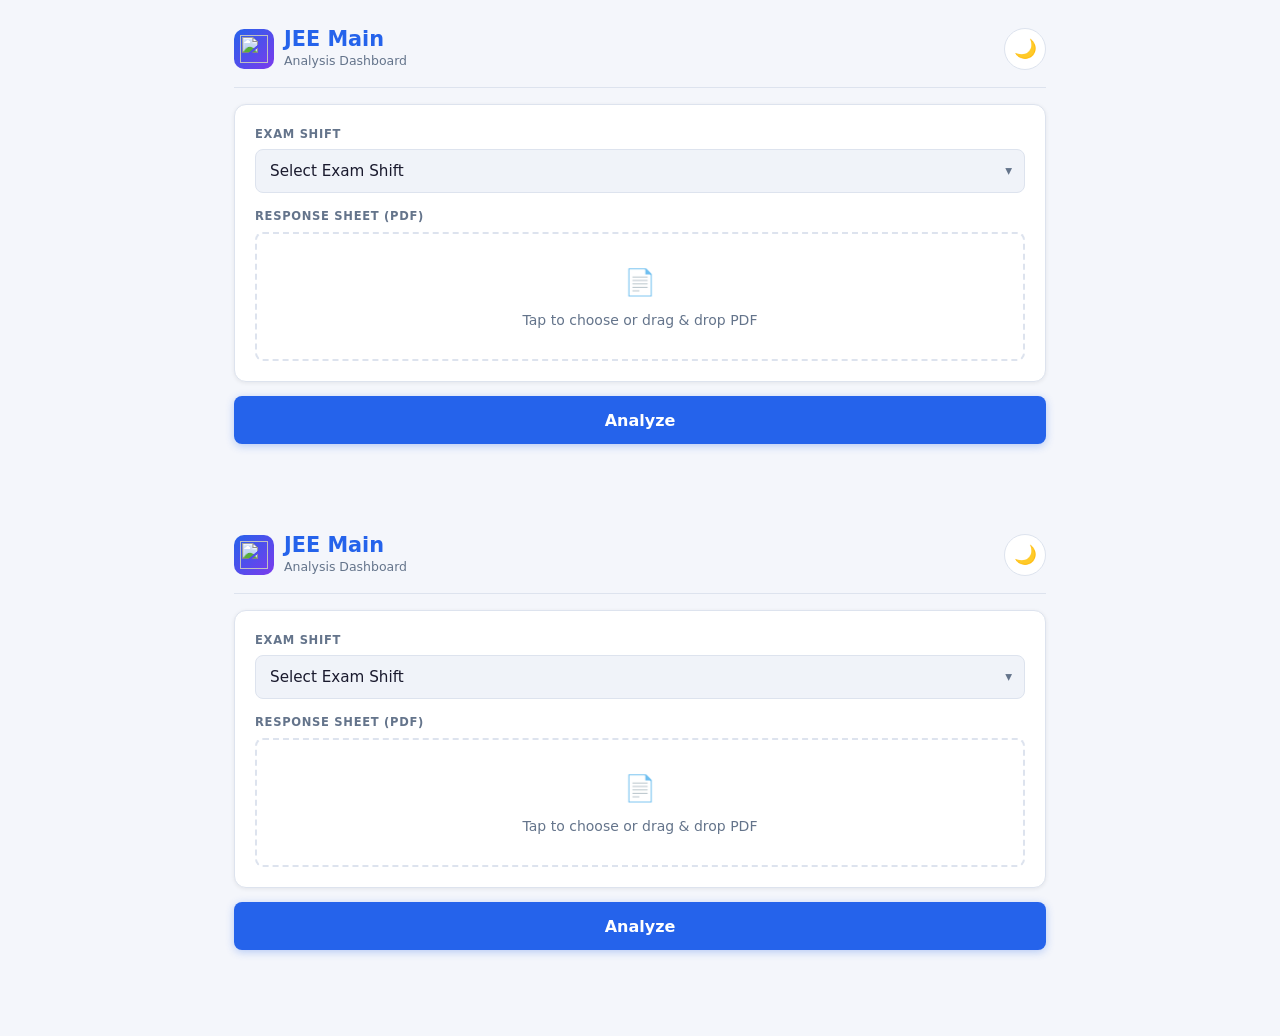
==== commit ad424ecf: "Merge branch 'main' into vercel/install-and-configure-vercel-w-pcnhyq" ====
--- a/jee.html
+++ b/jee.html
@@ -9,6 +9,10 @@
 <meta name="theme-color" content="#f4f6fb" id="themeColorMeta">
 <title>JEE Main Analysis Dashboard</title>
 <link rel="stylesheet" href="styles.css">
+<script>
+  window.va = window.va || function () { (window.vaq = window.vaq || []).push(arguments); };
+</script>
+<script defer src="/_vercel/insights/script.js"></script>
 <script src="https://cdnjs.cloudflare.com/ajax/libs/pdf.js/3.11.174/pdf.min.js"></script>
 <script src="https://cdn.jsdelivr.net/npm/chart.js"></script>
 <script src="https://cdn.jsdelivr.net/npm/jspdf@2.5.1/dist/jspdf.umd.min.js"></script>
@@ -122,3 +126,128 @@
 <script src="script.js"></script>
 </body>
 </html>
+<!DOCTYPE html>
+<html lang="en">
+<head>
+<meta charset="UTF-8">
+<meta name="viewport" content="width=device-width, initial-scale=1.0, viewport-fit=cover">
+<meta name="mobile-web-app-capable" content="yes">
+<meta name="apple-mobile-web-app-capable" content="yes">
+<meta name="apple-mobile-web-app-status-bar-style" content="default">
+<meta name="theme-color" content="#f4f6fb" id="themeColorMeta">
+<title>JEE Main Analysis Dashboard</title>
+<link rel="stylesheet" href="styles.css">
+<script defer src="https://cdn.vercel-insights.com/v1/script.js"></script>
+<script src="https://cdnjs.cloudflare.com/ajax/libs/pdf.js/3.11.174/pdf.min.js"></script>
+<script src="https://cdn.jsdelivr.net/npm/chart.js"></script>
+<script src="https://cdn.jsdelivr.net/npm/jspdf@2.5.1/dist/jspdf.umd.min.js"></script>
+</head>
+<body>
+
+<div class="container">
+
+  <header class="page-header">
+    <div class="header-left">
+      <div class="logo" aria-hidden="true">
+        <img src="assets/nta-logo.png" alt="" class="header-logo-image">
+      </div>
+      <div class="header-text">
+        <h1>JEE Main</h1>
+        <p class="subtitle">Analysis Dashboard</p>
+      </div>
+    </div>
+    <button id="themeToggle" class="icon-btn" aria-label="Toggle dark/light mode">&#127769;</button>
+  </header>
+
+  <section class="card" aria-label="Exam controls">
+    <label class="field-label" for="shift">Exam Shift</label>
+    <div class="select-wrap">
+      <select id="shift">
+        <option value="">Select Exam Shift</option>
+        <option value="2026-04-02-S1">2 April 2026 - Shift 1</option>
+        <option value="2026-04-04-S2">4 April 2026 - Shift 2</option>
+        <option value="2026-04-06-S2">6 April 2026 - Shift 2</option>
+        <option value="2026-04-08-S2">8 April 2026 - Shift 2</option>
+      </select>
+      <span class="select-arrow" aria-hidden="true">&#9662;</span>
+    </div>
+
+    <label class="field-label" style="margin-top:14px;" for="pdfFile">Response Sheet (PDF)</label>
+    <div class="drop-zone" id="dropZone" role="button" tabindex="0"
+         aria-label="Click or drag to upload PDF response sheet">
+      <div class="drop-icon" aria-hidden="true">&#128196;</div>
+      <span id="dropText">Tap to choose or drag &amp; drop PDF</span>
+      <input type="file" id="pdfFile" accept=".pdf" aria-label="Upload PDF">
+    </div>
+  </section>
+
+  <button id="analyzeBtn" class="btn-primary" type="button">
+    <span id="analyzeBtnText">Analyze</span>
+    <span id="analyzeBtnSpinner" class="spinner" aria-hidden="true" hidden></span>
+  </button>
+
+  <div id="resultsSection" style="display:none;">
+    <div id="scoreRingContainer" class="rings-row">
+      <div class="ring-card">
+        <canvas id="scoreRing" width="200" height="110" aria-label="Score ring chart"></canvas>
+        <div id="ringText" class="ring-text"></div>
+      </div>
+      <div class="ring-card">
+        <canvas id="accuracyRing" width="200" height="110" aria-label="Accuracy ring chart"></canvas>
+        <div class="ring-text" id="accuracyText"></div>
+      </div>
+    </div>
+
+    <div class="table-scroll" role="region" aria-label="Subject-wise score summary">
+      <table class="summary-table">
+        <thead>
+          <tr>
+            <th>Subject</th>
+            <th>Score</th>
+            <th>&#10004;</th>
+            <th>&#10008;</th>
+            <th>-</th>
+            <th>Acc.</th>
+          </tr>
+        </thead>
+        <tbody id="tbody"></tbody>
+      </table>
+    </div>
+
+    <div class="center-row action-row">
+      <button id="exportPdfBtn" class="btn-secondary" type="button">Print Analysis</button>
+      <button id="clearDataBtn" class="btn-danger" type="button">Clear data</button>
+    </div>
+  </div>
+
+  <div id="charts" class="chart-card" style="display:none;">
+    <p class="chart-title">Score Distribution</p>
+    <div class="chart-wrap">
+      <canvas id="scoreChart" aria-label="Score distribution pie chart"></canvas>
+    </div>
+  </div>
+
+  <div id="questionAnalysis" style="display:none;">
+    <h2 class="section-heading">Question-Level Analysis</h2>
+    <div class="table-scroll" role="region" aria-label="Question-by-question analysis">
+      <table id="detailTable">
+        <thead>
+          <tr>
+            <th>#</th>
+            <th>QID</th>
+            <th>Answered</th>
+            <th>Correct</th>
+            <th>Result</th>
+          </tr>
+        </thead>
+        <tbody></tbody>
+      </table>
+    </div>
+  </div>
+
+</div>
+
+<script src="pdf-export.js"></script>
+<script src="script.js"></script>
+</body>
+</html>
